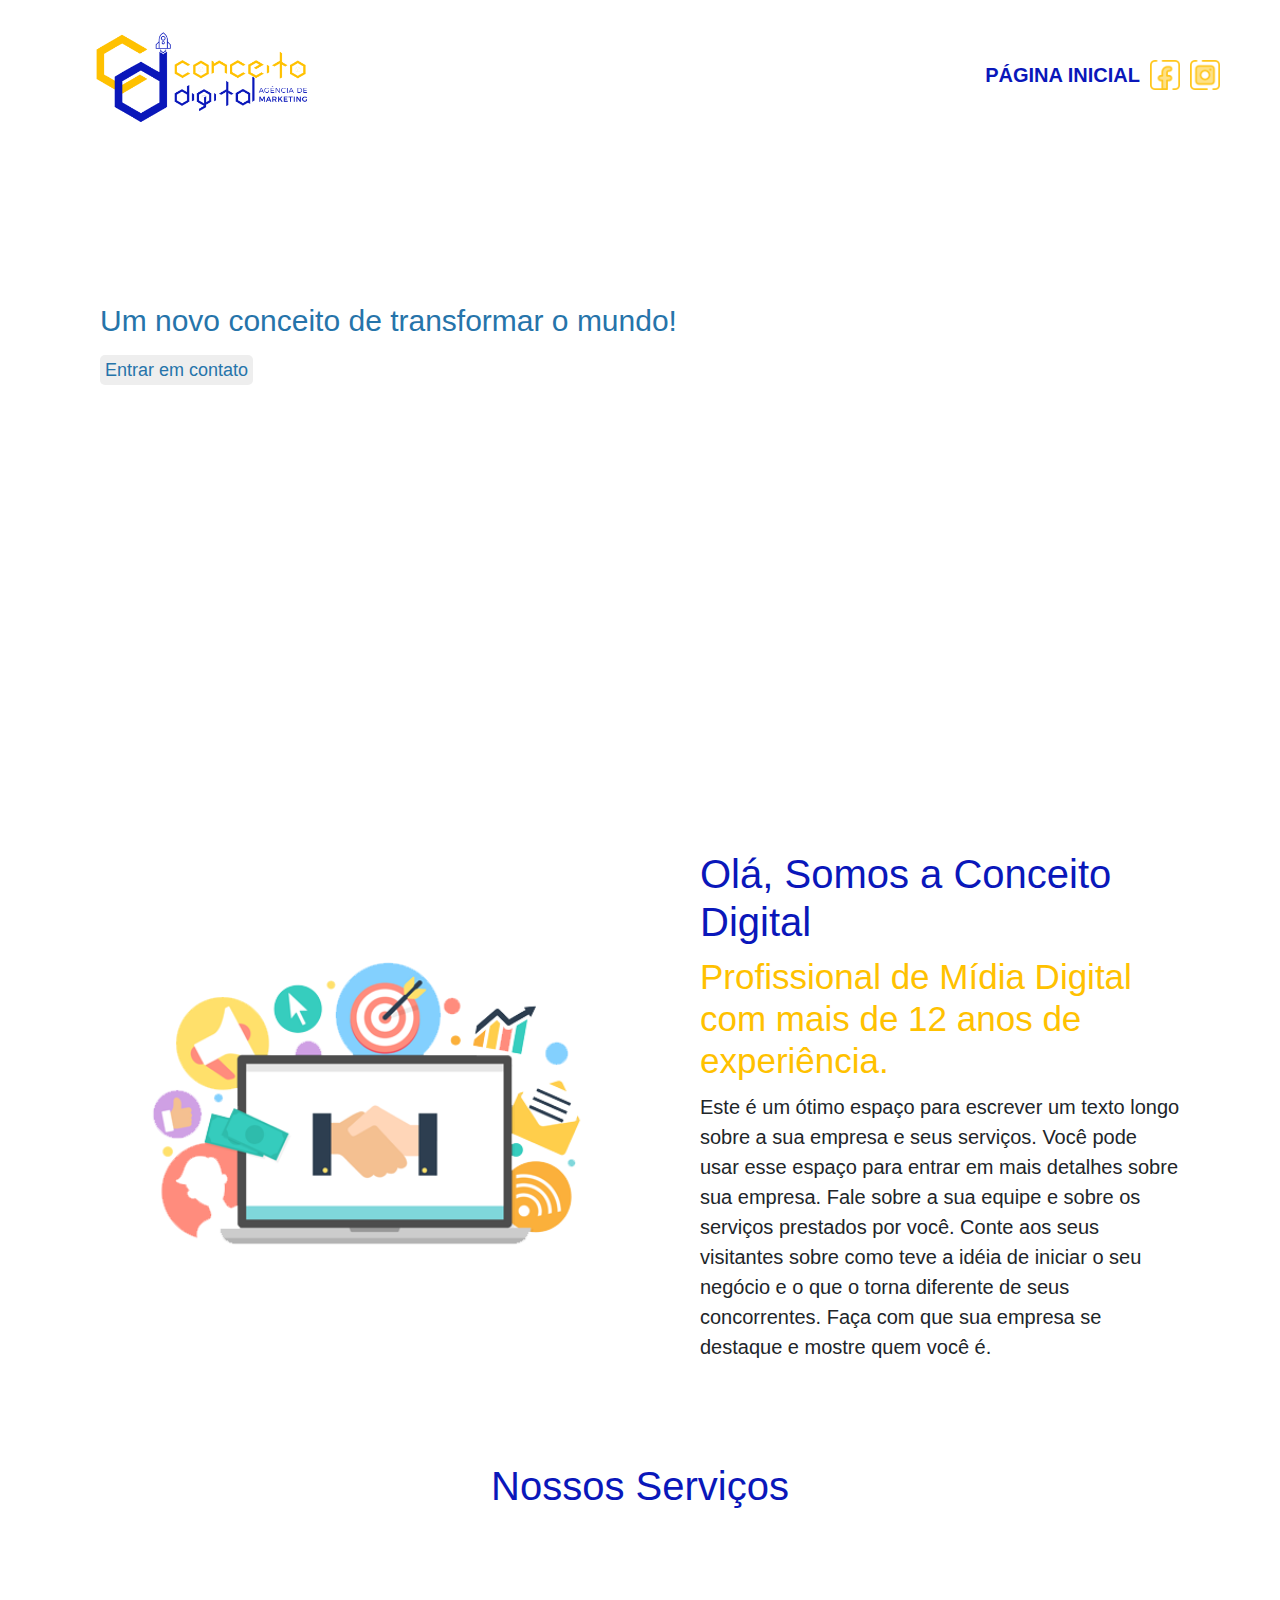
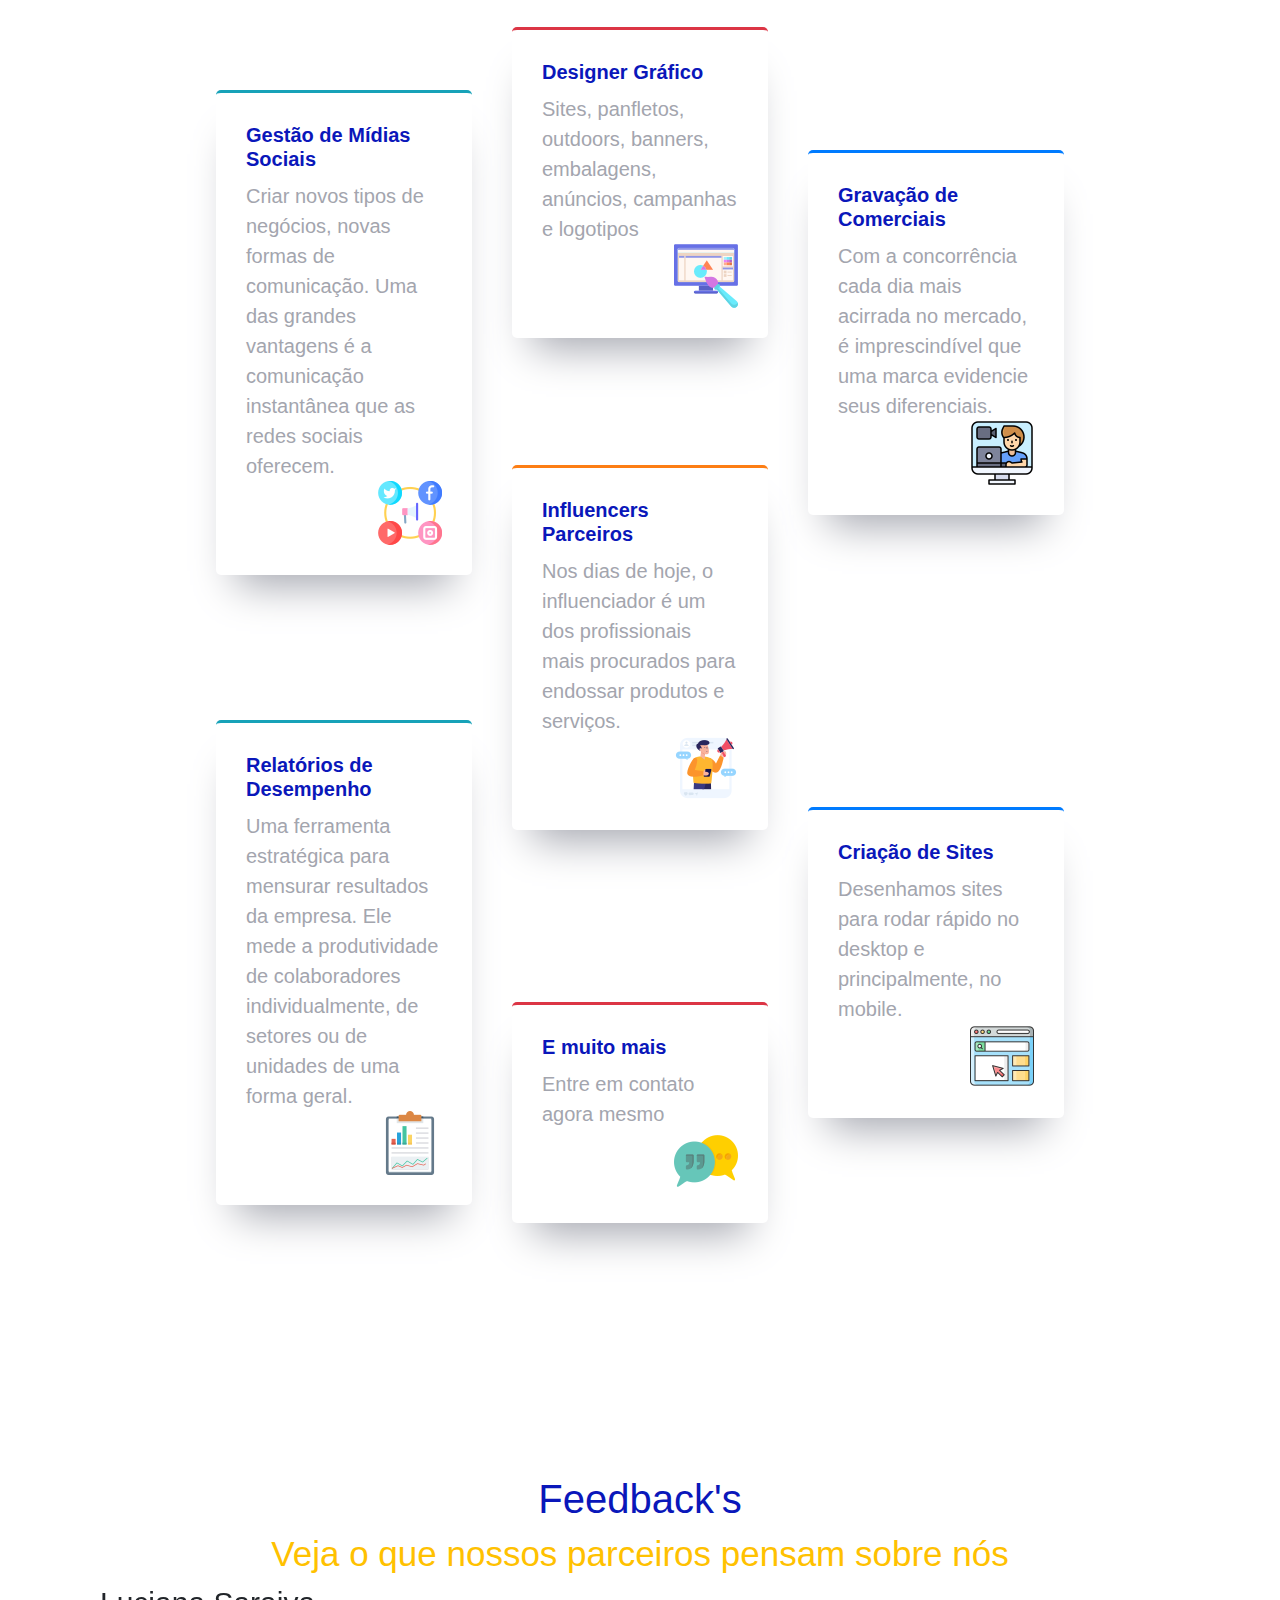
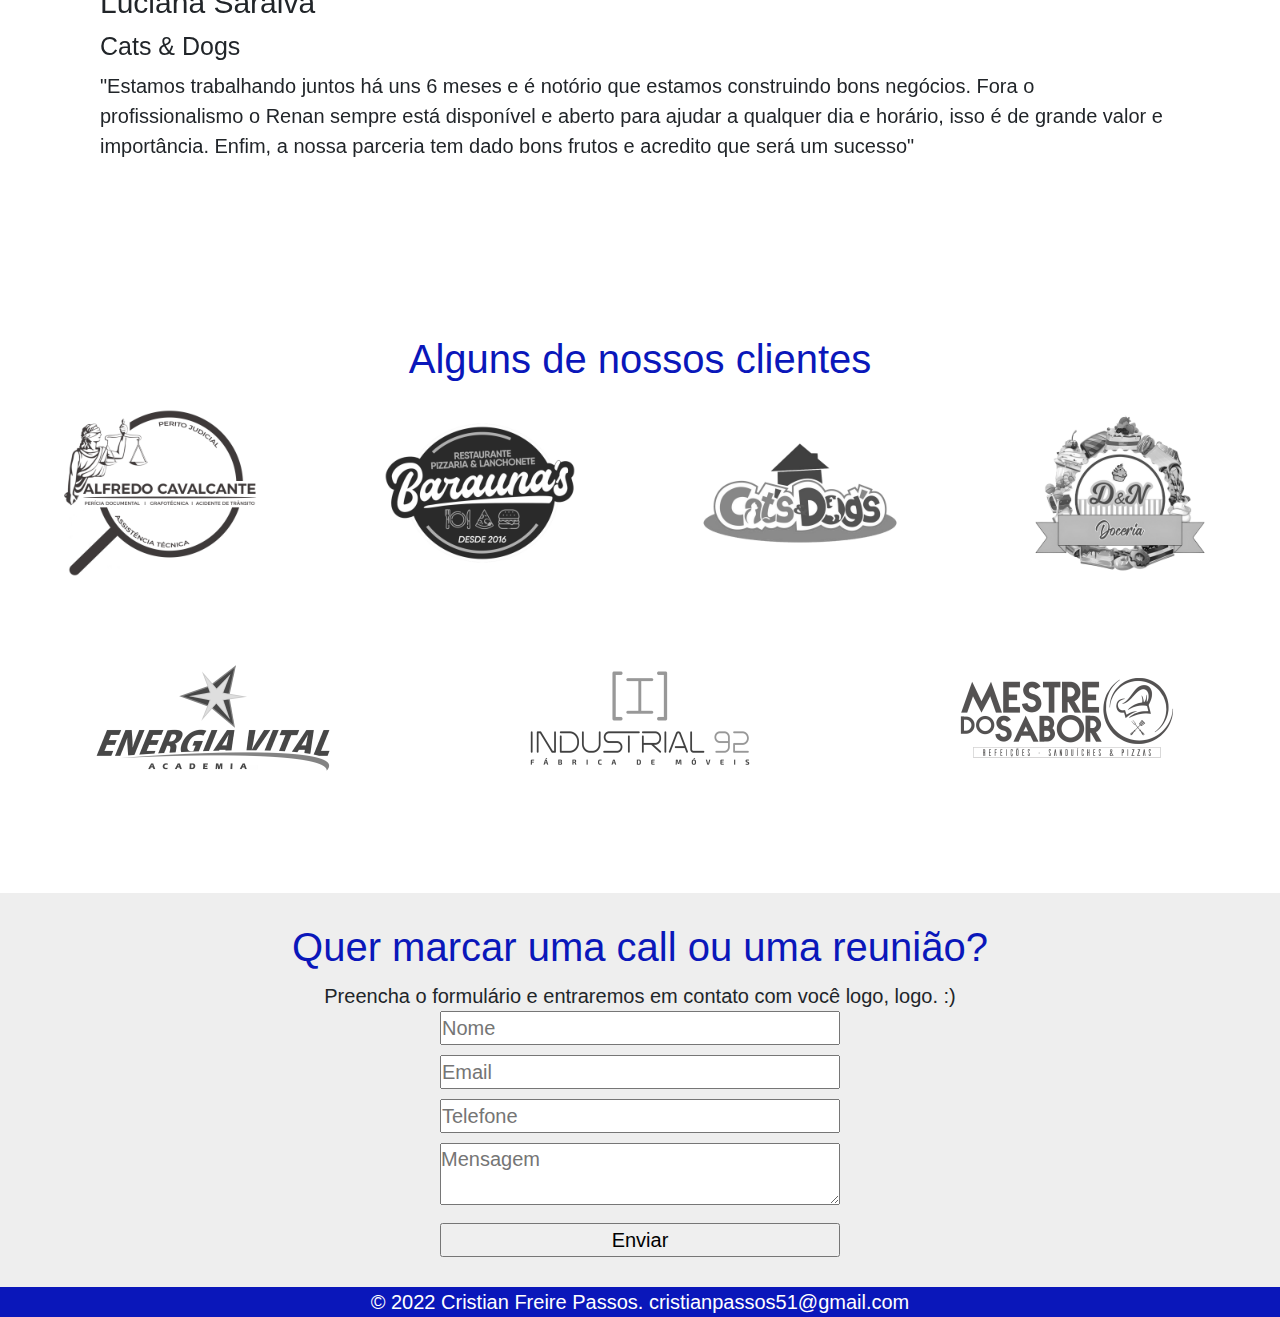
==== index.html @ 25980d1e "Personalizacao" ====
<!DOCTYPE html>
<html lang="pt-br">

<head>
  <meta charset="UTF-8">
  <meta http-equiv="X-UA-Compatible" content="IE=edge">
  <meta name="viewport" content="width=device-width, initial-scale=1.0">
  <link rel="stylesheet" type="text/css" href="./css/style.css" media="all">
  <link rel="stylesheet" href="https://cdn.jsdelivr.net/npm/bootstrap@4.0.0/dist/css/bootstrap.min.css"
    integrity="sha384-Gn5384xqQ1aoWXA+058RXPxPg6fy4IWvTNh0E263XmFcJlSAwiGgFAW/dAiS6JXm" crossorigin="anonymous">

  <title>Conceito Digital</title>
</head>

<body>

  <header class="meu_header">
    <div class="minha_logo">
      <img src="./img/LOGO-2-SEM-FUNDO.png" alt="imagem da logo">

      <!--<div class="logo_title">
        <h1>CONCEITO DIGITAL</h1>
        <p>Agência de Marketing</p>
      </div>-->

    </div>

    <div class="menu">
      <a href="#">PÁGINA INICIAL</a>
      <a href="#"><img alt="Ícone do Facebook Preto" fetchpriority="high" src="./img/o-facebook.png"
          style="width: 30px; height: 30px; object-fit: cover;">
      </a>
      <a target="_blank" href="https://www.instagram.com/conceito.digital_/"><img alt="Ícone do Facebook Preto"
          fetchpriority="high" src="./img/o-instagram.png" style="width: 30px; height: 30px; object-fit: cover;"></a>
    </div>

  </header>


  <main>
    <div class="banner">
      <h2>A sua agência de Marketing e Publicidade</h2>
      <p>Um novo conceito de transformar o mundo!</p>
      <a href="https://api.whatsapp.com/message/7EJZQCHRY5XYL1?autoload=1&app_absent=0" target="_blank">
        Entrar em contato
      </a>
    </div>


    <div class="apresentacao">
      <div class="imagem">
        <!--<img src="https://via.placeholder.com/550x470.png" alt="logo">-->
        <img src="./img/Marketing-PNG-Photos.png" alt="logo">
      </div>

      <div class="texto">
        <h2>Olá, Somos a Conceito Digital</h2>
        <h3>Profissional de Mídia Digital com mais de 12 anos de experiência.</h3>
        <p>Este é um ótimo espaço para escrever um texto longo
          sobre a sua empresa e seus serviços. Você pode usar esse
          espaço para entrar em mais detalhes sobre sua empresa. Fale sobre a sua equipe e sobre os serviços prestados
          por você. Conte aos seus visitantes sobre como teve a idéia de iniciar o seu negócio e o que o torna diferente
          de seus concorrentes. Faça com que sua empresa se destaque e mostre quem você é.</p>
      </div>

    </div>

    <div class="servicos">
      <h2>Nossos Serviços</h2>

    </div>
    <div class="row1-container">
      <div class="box box-down cyan">
        <h2>Gestão de Mídias Sociais</h2>
        <p>Criar novos tipos de negócios, novas formas de comunicação. Uma das grandes vantagens é a
          comunicação instantânea que as redes sociais oferecem.</p>
        <img src="/img/midia-social.png" alt="">
      </div>

      <div class="box red">
        <h2>Designer Gráfico</h2>
        <p>Sites, panfletos, outdoors, banners, embalagens, anúncios, campanhas e logotipos</p>
        <img src="./img/web-design.png" alt="">
      </div>

      <div class="box box-down blue">
        <h2>Gravação de Comerciais</h2>
        <p>Com a concorrência cada dia mais acirrada no mercado, é imprescindível que uma marca evidencie seus
          diferenciais.</p>
        <img src="./img/gravacao-de-video.png" alt="">
      </div>
    </div>
    <div class="row2-container">
      <div class="box orange">
        <h2>Influencers Parceiros</h2>
        <p>Nos dias de hoje, o influenciador é um dos profissionais mais procurados para endossar produtos e serviços.
        </p>
        <img src="./img/parceiros-batendo-palmas.png" alt="">
      </div>

    </div>

    <div class="row1-container">
      <div class="box box-down2 cyan">
        <h2>Relatórios de Desempenho</h2>
        <p>Uma ferramenta estratégica para mensurar resultados da empresa. Ele mede a produtividade de colaboradores
          individualmente, de setores ou de unidades de uma forma geral.</p>
        <img src="/img/relatorio-financeiro.png" alt="">
      </div>

      <div class="box red">
        <h2>E muito mais</h2>
        <p>Entre em contato agora mesmo</p>
        <img src="./img/citar.png" alt="">
      </div>

      <div class="box box-down2 blue">
        <h2>Criação de Sites</h2>
        <p>Desenhamos sites para rodar rápido no desktop e principalmente, no mobile.</p>
        <img src="./img/local-na-rede-internet.png" alt="">
      </div>
    </div>



    <div class="depoimentos">
      <h2>Feedback's</h2>
      <h3>Veja o que nossos parceiros pensam sobre nós</h3>
      <div id="carouselExampleSlidesOnly" class="carousel slide" data-ride="carousel">
        <div class="carousel-inner">
          <div class="carousel-item active">
            <h4>Luciana Saraiva</h4>
            <h5>Cats & Dogs</h5>
            <p>"Estamos trabalhando juntos há uns 6 meses e é notório que estamos construindo bons negócios. Fora o
              profissionalismo o Renan sempre está disponível e aberto para ajudar a qualquer dia e horário, isso é
              de grande valor e importância. Enfim, a nossa parceria tem dado bons frutos e acredito que será um
              sucesso"</p>
          </div>
          <div class="carousel-item">
            <h5>Vanessa Freire</h5>
            <h5>Barauna's</h5>
            <p>"Parceria com excelente comunicação, lealdade, sinergia e comprometimento. Um grande diferencial é o
              profissional entender e ter o "care" que a situação e o parceiro demanda."</p>
          </div>
          <div class="carousel-item">
            <h4>blá blá blá</h4>
            <h4>INDUSTRIAL92</h4>
            <p>"O Renan ajudou a nossa empresa a estabelecer processos de vendas end-to-end. Antes não tínhamos script
              de negociação e quebra de oposições dos clientes, também não tínhamos métricas e nossa visão sobre os
              lucros das campanhas estavam equivocadas. Após 2 meses e meio conseguimos duplicar as vendas. Hoje temos
              um time treinado e focado em metas."</p>
            <!--            <img class="d-block w-100" src="https://via.placeholder.com/1128x721" alt="Third slide">
 -->
          </div>
        </div>
      </div>
    </div>


    <div class="nossos_clientes">
      <h2>Alguns de nossos clientes</h2>
      <div class="clientes">
        <img src="./img/ALFREDO.png" alt="logo cliente">
        <img src="./img/BARAUNA.png" alt="logo cliente">
        <img src="./img/CATSDOGS.png" alt="logo cliente">
        <img src="./img/DOCERIA.png" alt="logo cliente">
      </div>
      <div class="clientes2">
        <img src="./img/ENERGIA-VITAL.png" alt="logo cliente">
        <img src="./img/FÁBRICA-DE-MOVEIS.png" alt="logo cliente">
        <img src="./img/MESTRE-DO-SABOR.png" alt="logo cliente">
      </div>
    </div>


    <div class="formulario">
      <h2>Quer marcar uma call ou uma reunião?</h2>
      <p>Preencha o formulário e entraremos em contato com você logo, logo. :)</p>
      <div class="meuFormulario">
        <form name="meuForm" method="post" id="formulario">
          <div class="elementos_form">
            <label>
              <input type="text" class="input_text" name="nome" id="name" placeholder="Nome" />
            </label>

            <label>
              <input type="text" class="input_text" name="email" id="email" placeholder="Email" />
            </label>

            <label>
              <input type="text" class="input_text" name="telefone" id="telefone" placeholder="Telefone" />
            </label>

            <label>
              <textarea class="message" name="feedback" id="feedback" placeholder="Mensagem"></textarea>
            </label>

            <input type="button" class="button" value="Enviar" />
          </div>
        </form>
      </div>

    </div>





  </main>



  <footer>
    <p>© 2022 Cristian Freire Passos. cristianpassos51@gmail.com</p>
  </footer>

  <script src="https://code.jquery.com/jquery-3.2.1.slim.min.js"
    integrity="sha384-KJ3o2DKtIkvYIK3UENzmM7KCkRr/rE9/Qpg6aAZGJwFDMVNA/GpGFF93hXpG5KkN"
    crossorigin="anonymous"></script>
  <script src="https://cdn.jsdelivr.net/npm/popper.js@1.12.9/dist/umd/popper.min.js"
    integrity="sha384-ApNbgh9B+Y1QKtv3Rn7W3mgPxhU9K/ScQsAP7hUibX39j7fakFPskvXusvfa0b4Q"
    crossorigin="anonymous"></script>
  <script src="https://cdn.jsdelivr.net/npm/bootstrap@4.0.0/dist/js/bootstrap.min.js"
    integrity="sha384-JZR6Spejh4U02d8jOt6vLEHfe/JQGiRRSQQxSfFWpi1MquVdAyjUar5+76PVCmYl"
    crossorigin="anonymous"></script>

</body>

</html>
---- css/style.css ----
* {
  box-sizing: border-box;
  padding: 0;
  margin: 0;
  font-family: "Roboto", sans-serif;

  --primary-color: #abd5fb;
  --color-blue: #0a17ba;
  --color-yellow: #ffc100;
  --text-color: #2674aa;
}

html {
  font-size: 20px !important;
}

body {
  background-color: #fff !important;
}

h2 {
  color: var(--color-blue) !important;
}

h3 {
  color: var(--color-yellow) !important;
}

.carousel-item {
  height: 250px;
}

.meu_header {
  width: 100%;
  height: 150px;
  padding: 50px;

  display: flex;
  flex-direction: row;
  justify-content: space-between;
  align-items: center;
  flex-wrap: wrap;
  align-content: center;

  background-color: #fff;
}

.minha_logo {
  display: flex;
  flex-direction: row;
  justify-content: center;
  align-items: center;
}

.minha_logo img {
  height: 300px;
}

.meu_header h1 {
  font-size: 1.5em !important;
}

.meu_header p {
  font-size: 1.2em !important;
  font-weight: 200 !important;
}

.logo_title {
  margin-left: 10px;
}

.menu {
  display: flex;
  justify-content: center;
  align-items: center;
}

.menu a:visited {
  color: #0a17ba;
}

.menu a:hover {
  text-decoration: none;
  color: #ffc100;
}

.menu a {
  margin-right: 10px;
  text-decoration: none;
  color: #0a17ba;
  font-weight: bold;
}

.banner {
  padding: 100px;
  width: 100%;
  height: 600px;
  font-size: 1.5em;
  background-image: url("https://img.freepik.com/vetores-gratis/fundo-de-lancamento-de-foguete-com-fumaca-ou-nuvens_1017-33467.jpg?w=2000");
  background-size: cover;
}

.banner h2 {
  color: #fff !important;
  padding: 0 !important;
  margin: 0 !important;
}

.banner p {
  color: var(--text-color) !important;
  padding: 0 !important;
  margin: 0 !important;
}

.banner a:visited {
  color: var(--text-color);
  background-color: #eee;
}

.banner a:hover {
  text-decoration: none;
  background-color: var(--color-yellow);
  color: var(--color-blue);
}

.banner a {
  text-decoration: none;
  font-size: 0.6em;
  padding: 5px;
  color: #fff;
  background-color: #eee;
  color: var(--text-color);

  border-radius: 5px;
}

.apresentacao {
  display: flex;
  flex-wrap: nowrap;
  align-items: center;
  justify-content: space-between;
  padding: 100px;
}

.apresentacao img {
  width: 550px;
}

.texto {
  display: flex;
  justify-content: center;
  align-items: center;
  flex-direction: column;

  padding-left: 50px;
}

.servicos {
  width: 100%;
  display: flex;
  justify-content: center;
  align-items: center;
  flex-direction: column;
}

.meu_card {
  width: 200px;
  height: 250px;

  display: flex;
  flex-direction: column;
  justify-content: center;
  align-items: center;
}

.meu_card img {
  height: 50px;
  width: 50px;
}

.meu_card h2 {
  text-align: justify-all;
  font-weight: bold;
  font-size: 1.2em;
}

.linha {
  height: 1px;
  width: 100%;
  border: 1px solid #000;
}

.linha1 {
  margin-top: 50px;
  width: 100%;
  display: flex;
  flex-direction: row;
  justify-content: space-around;
}

.linha2 {
  margin-top: 50px;
  width: 100%;
  display: flex;
  flex-direction: row;
  justify-content: space-around;
}

.depoimentos {
  width: 100%;
  padding: 100px;

  display: flex;
  align-items: center;
  justify-content: center;
  flex-direction: column;
}

p {
  margin-bottom: 0rem !important;
}

.nossos_clientes {
  width: 100%;
  display: flex;
  justify-content: center;
  align-items: center;
  flex-direction: column;
  margin-bottom: 50px;
  background-color: #fff !important;
}

.clientes {
  width: 100%;
  display: flex;
  justify-content: space-around;
  align-items: center;
}

.clientes img {
  width: 200px;
}

.clientes2 {
  width: 100%;
  display: flex;
  justify-content: space-around;
  align-items: center;
}

.clientes2 img {
  width: 250px;
}

.formulario {
  display: flex;
  flex-direction: column;
  justify-content: center;
  align-items: center;
  background-color: #eee;
  padding: 30px;
}

.elementos_form {
  display: flex;
  flex-direction: column;
}

input {
  width: 400px;
}

textarea {
  width: 400px;
}

footer {
  width: 100%;
  background-color: var(--color-blue);
  color: #fff;
  text-align: center;
}

:root {
  --red: hsl(0, 78%, 62%);
  --cyan: hsl(180, 62%, 55%);
  --orange: hsl(34, 97%, 64%);
  --blue: hsl(212, 86%, 64%);
  --varyDarkBlue: hsl(234, 12%, 34%);
  --grayishBlue: hsl(229, 6%, 66%);
  --veryLightGray: hsl(0, 0%, 98%);
  --weight1: 200;
  --weight2: 400;
  --weight3: 600;
}

.attribution {
  text-align: center;
}
.attribution a {
  color: hsl(228, 45%, 44%);
}

h1:first-of-type {
  font-weight: var(--weight1);
  color: var(--varyDarkBlue);
}

h1:last-of-type {
  color: var(--varyDarkBlue);
}

@media (max-width: 400px) {
  h1 {
    font-size: 1.5rem;
  }
}

.header {
  text-align: center;
  line-height: 0.8;
  margin-bottom: 50px;
  margin-top: 100px;
}

.header p {
  margin: 0 auto;
  line-height: 2;
  color: var(--grayishBlue);
}

.box p {
  color: var(--grayishBlue);
}

.box {
  border-radius: 5px;
  box-shadow: 0px 30px 40px -20px var(--grayishBlue);
  padding: 30px;
  margin: 20px;
}

img {
  float: right;
}

@media (max-width: 450px) {
  .box {
    height: 200px;
  }
}

@media (max-width: 950px) and (min-width: 450px) {
  .box {
    text-align: center;
    height: 180px;
  }
}

.cyan {
  border-top: 3px solid var(--cyan);
}
.red {
  border-top: 3px solid var(--red);
}
.blue {
  border-top: 3px solid var(--blue);
}
.orange {
  border-top: 3px solid var(--orange);
}

.box h2 {
  color: var(--varyDarkBlue);
  font-weight: var(--weight3);

  font-size: 1rem;
}

@media (min-width: 950px) {
  .row1-container {
    display: flex;
    justify-content: center;
    align-items: center;
  }

  .row2-container {
    display: flex;
    justify-content: center;
    align-items: center;
  }
  .box-down {
    position: relative;
    top: 150px;
  }
  .box {
    width: 20%;
  }
  .header p {
    width: 30%;
  }
}

@media (min-width: 950px) {
  .row1-container {
    display: flex;
    justify-content: center;
    align-items: center;
  }

  .row2-container {
    display: flex;
    justify-content: center;
    align-items: center;
  }
  .box-down2 {
    position: relative;
    top: -150px;
  }
  .box {
    width: 20%;
  }
  .header p {
    width: 30%;
  }
}
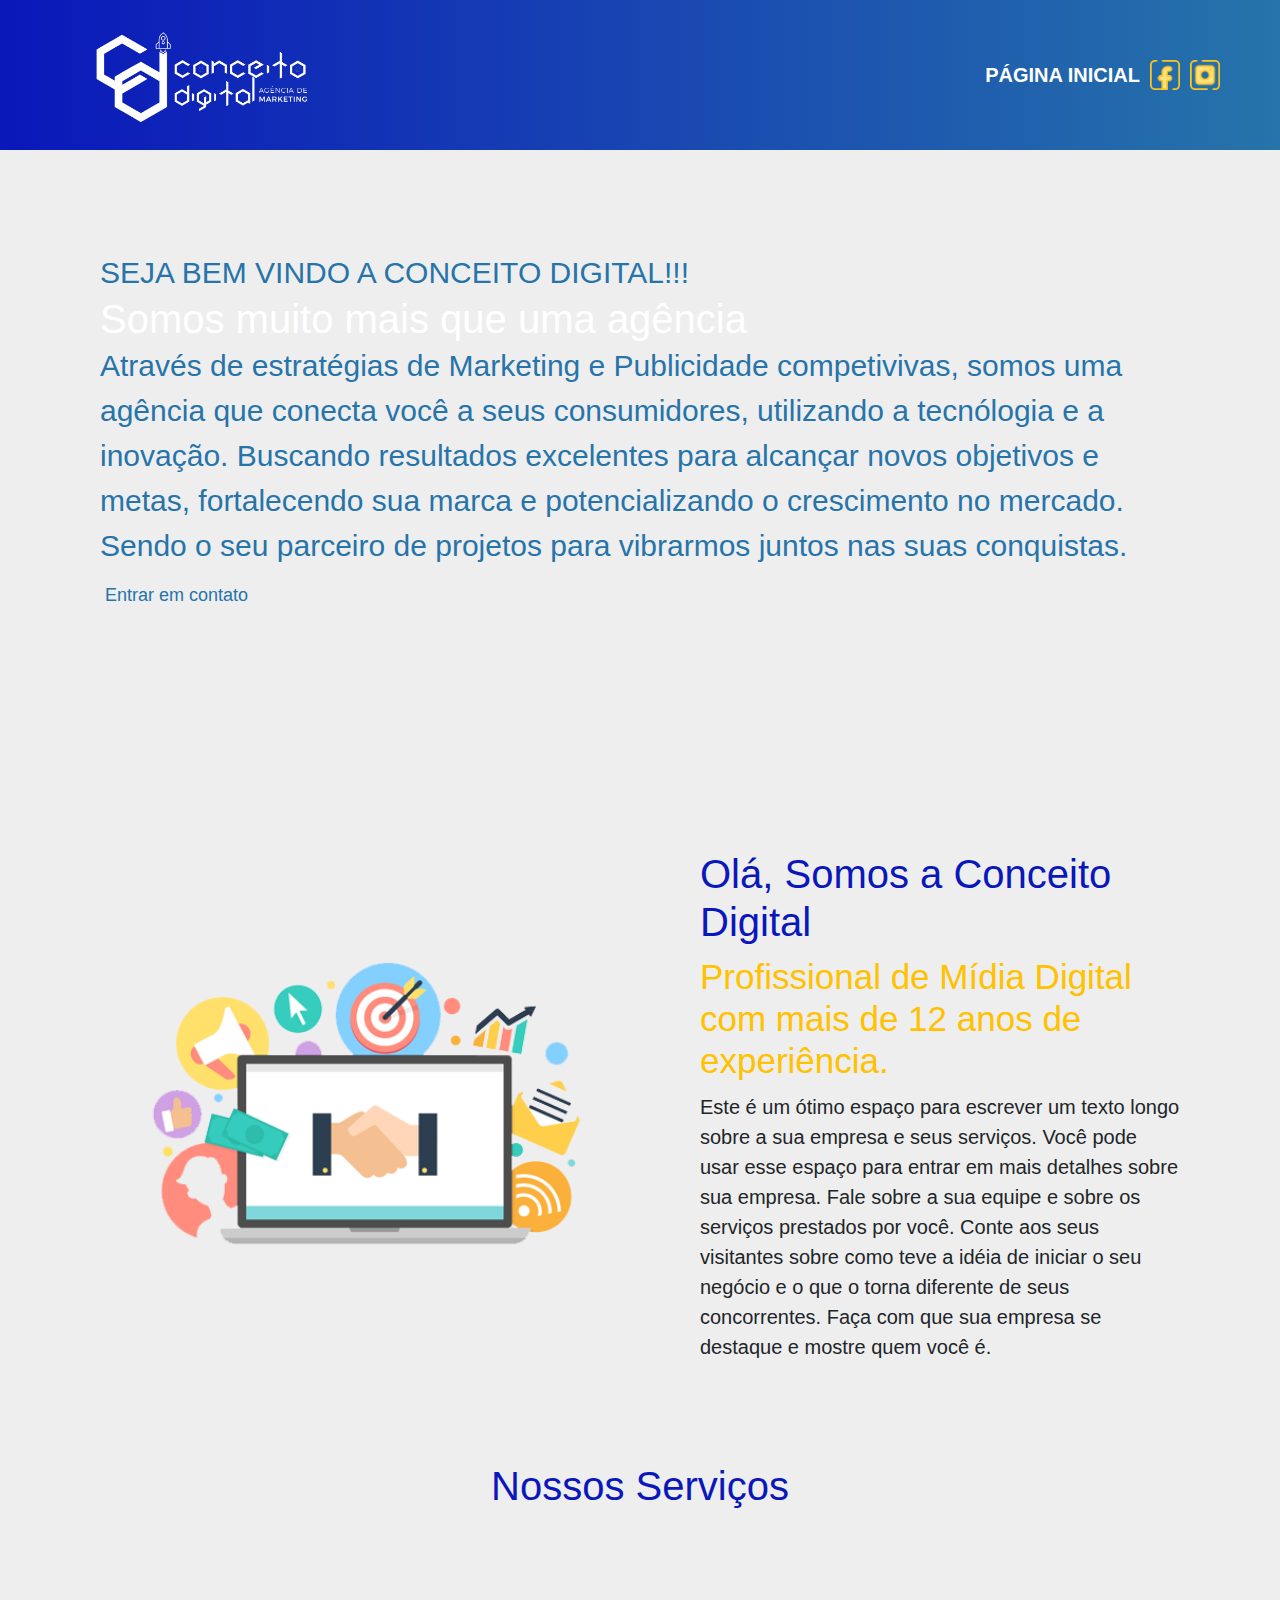
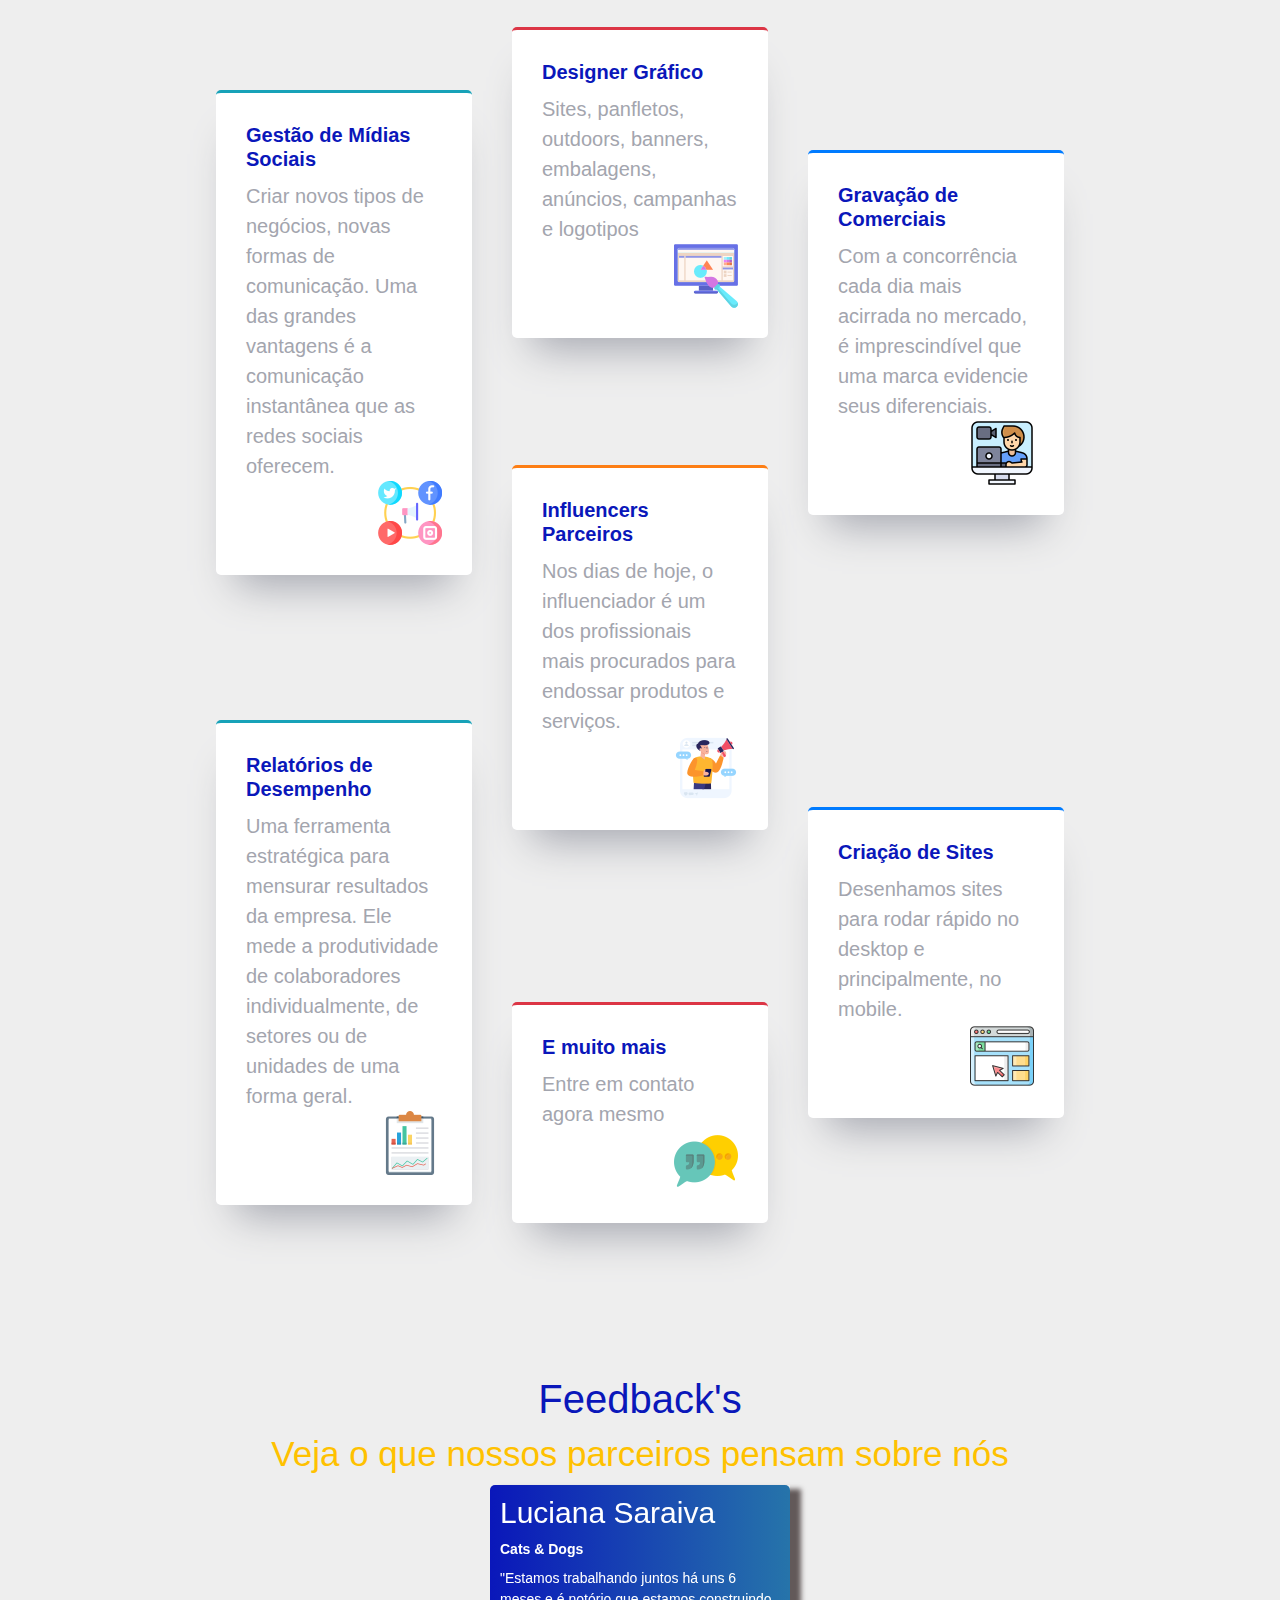
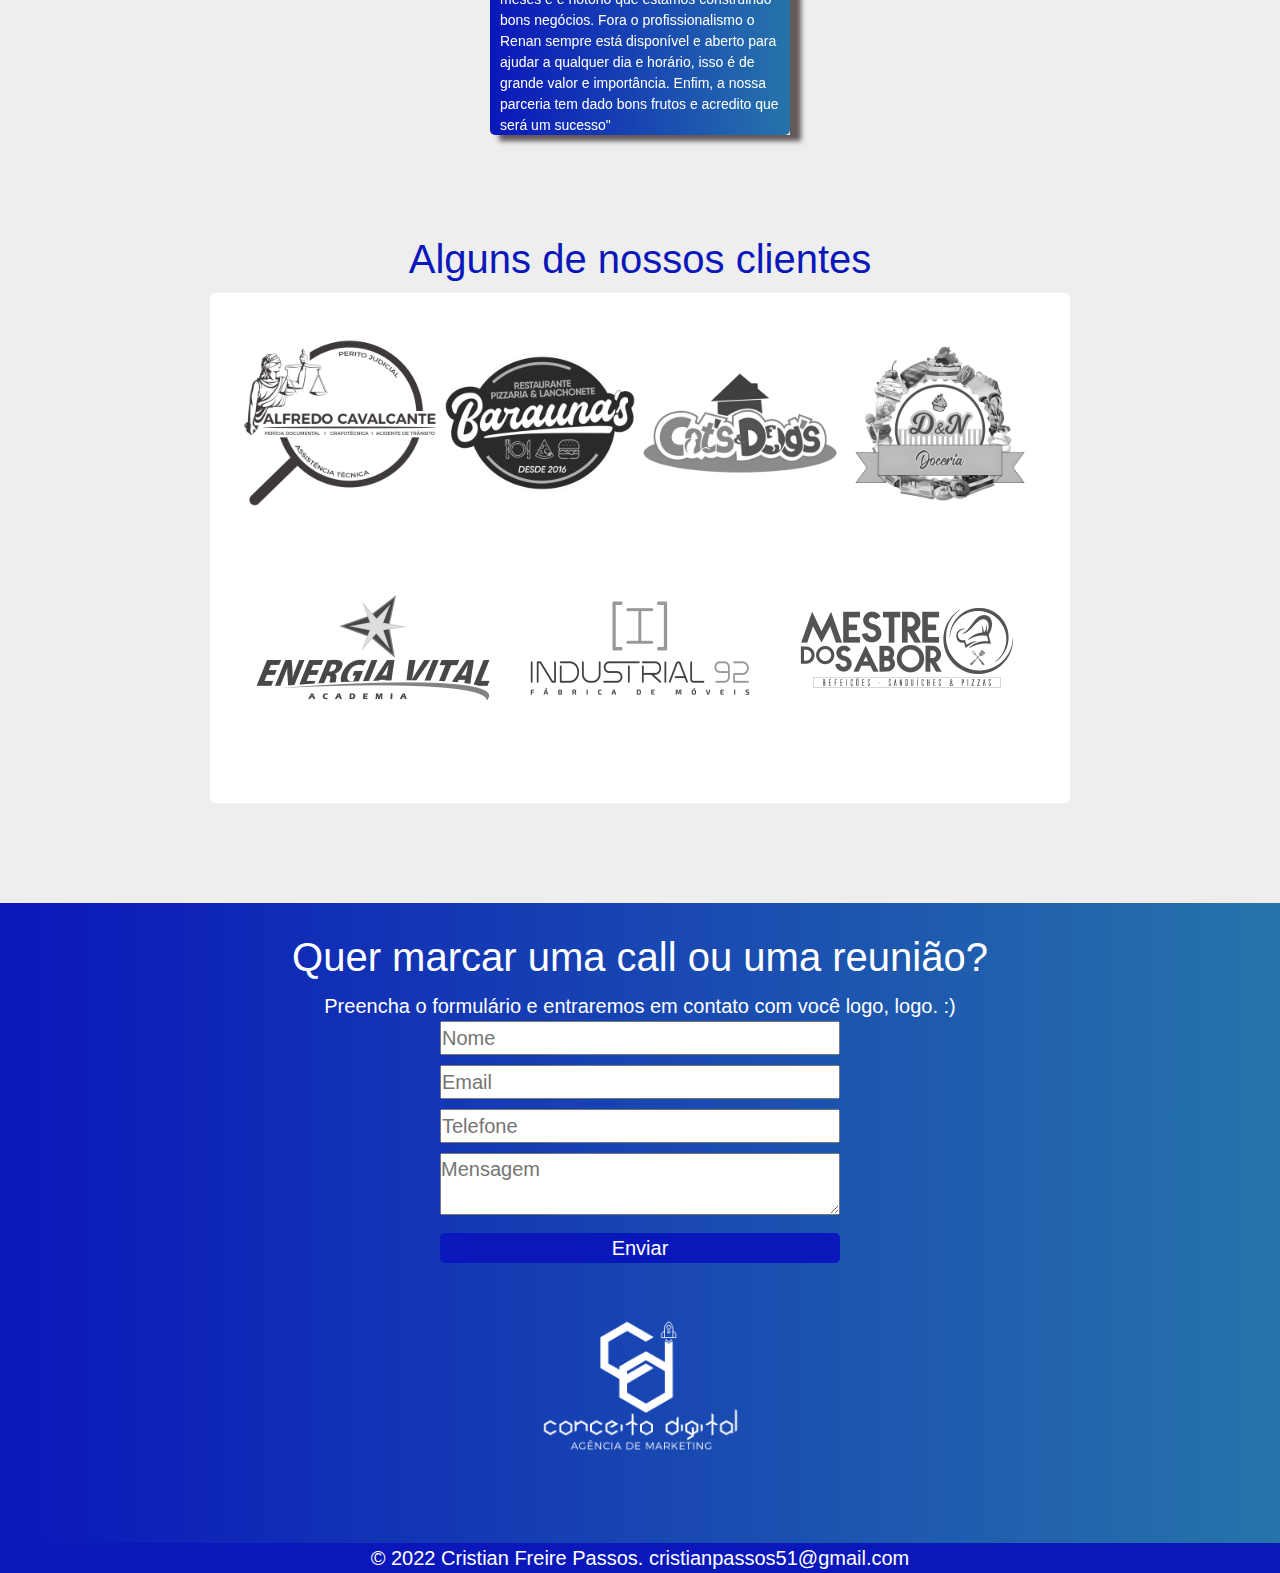
==== commit b25278bd: "Ajustes" ====
--- a/index.html
+++ b/index.html
@@ -16,7 +16,7 @@
 
   <header class="meu_header">
     <div class="minha_logo">
-      <img src="./img/LOGO-2-SEM-FUNDO.png" alt="imagem da logo">
+      <img src="./img/BRANCA-SEM-FUNDO-2.png" alt="imagem da logo">
 
       <!--<div class="logo_title">
         <h1>CONCEITO DIGITAL</h1>
@@ -39,8 +39,12 @@
 
   <main>
     <div class="banner">
-      <h2>A sua agência de Marketing e Publicidade</h2>
-      <p>Um novo conceito de transformar o mundo!</p>
+      <p>SEJA BEM VINDO A CONCEITO DIGITAL!!!</p>
+      <h2>Somos muito mais que uma agência</h2>
+      <p>Através de estratégias de Marketing e Publicidade competivivas, somos uma agência que conecta você a seus
+        consumidores, utilizando a tecnólogia e a inovação. Buscando resultados excelentes para alcançar novos objetivos
+        e metas, fortalecendo sua marca e potencializando o crescimento no mercado. Sendo o seu parceiro de projetos
+        para vibrarmos juntos nas suas conquistas.</p>
       <a href="https://api.whatsapp.com/message/7EJZQCHRY5XYL1?autoload=1&app_absent=0" target="_blank">
         Entrar em contato
       </a>
@@ -137,18 +141,17 @@
               sucesso"</p>
           </div>
           <div class="carousel-item">
-            <h5>Vanessa Freire</h5>
+            <h4>Vanessa Freire</h4>
             <h5>Barauna's</h5>
             <p>"Parceria com excelente comunicação, lealdade, sinergia e comprometimento. Um grande diferencial é o
               profissional entender e ter o "care" que a situação e o parceiro demanda."</p>
           </div>
           <div class="carousel-item">
             <h4>blá blá blá</h4>
-            <h4>INDUSTRIAL92</h4>
+            <h5>INDUSTRIAL92</h5>
             <p>"O Renan ajudou a nossa empresa a estabelecer processos de vendas end-to-end. Antes não tínhamos script
               de negociação e quebra de oposições dos clientes, também não tínhamos métricas e nossa visão sobre os
-              lucros das campanhas estavam equivocadas. Após 2 meses e meio conseguimos duplicar as vendas. Hoje temos
-              um time treinado e focado em metas."</p>
+              lucros das campanhas estavam equivocadas."</p>
             <!--            <img class="d-block w-100" src="https://via.placeholder.com/1128x721" alt="Third slide">
  -->
           </div>
@@ -159,17 +162,21 @@
 
     <div class="nossos_clientes">
       <h2>Alguns de nossos clientes</h2>
-      <div class="clientes">
-        <img src="./img/ALFREDO.png" alt="logo cliente">
-        <img src="./img/BARAUNA.png" alt="logo cliente">
-        <img src="./img/CATSDOGS.png" alt="logo cliente">
-        <img src="./img/DOCERIA.png" alt="logo cliente">
-      </div>
-      <div class="clientes2">
-        <img src="./img/ENERGIA-VITAL.png" alt="logo cliente">
-        <img src="./img/FÁBRICA-DE-MOVEIS.png" alt="logo cliente">
-        <img src="./img/MESTRE-DO-SABOR.png" alt="logo cliente">
-      </div>
+
+      <div class="all_clientes">
+        <div class="clientes">
+          <img src="./img/ALFREDO.png" alt="logo cliente">
+          <img src="./img/BARAUNA.png" alt="logo cliente">
+          <img src="./img/CATSDOGS.png" alt="logo cliente">
+          <img src="./img/DOCERIA.png" alt="logo cliente">
+        </div>
+        <div class="clientes2">
+          <img src="./img/ENERGIA-VITAL.png" alt="logo cliente">
+          <img src="./img/FÁBRICA-DE-MOVEIS.png" alt="logo cliente">
+          <img src="./img/MESTRE-DO-SABOR.png" alt="logo cliente">
+        </div>
+      </div>
+
     </div>
 
 
@@ -199,6 +206,8 @@
           </div>
         </form>
       </div>
+
+      <img src="./img/LOGO-BRANCA-SEM-FUNDO.png" alt="">
 
     </div>
 
--- a/css/style.css
+++ b/css/style.css
@@ -15,7 +15,7 @@
 }
 
 body {
-  background-color: #fff !important;
+  background-color: #eee !important;
 }
 
 h2 {
@@ -28,6 +28,19 @@
 
 .carousel-item {
   height: 250px;
+  background-image: linear-gradient(
+    to right,
+    var(--color-blue),
+    var(--text-color)
+  );
+  padding: 10px;
+  border-radius: 5px;
+  color: #fff;
+}
+
+.carousel-item h5 {
+  font-size: 0.7rem;
+  font-weight: bold;
 }
 
 .meu_header {
@@ -42,7 +55,11 @@
   flex-wrap: wrap;
   align-content: center;
 
-  background-color: #fff;
+  background-image: linear-gradient(
+    to right,
+    var(--color-blue),
+    var(--text-color)
+  );
 }
 
 .minha_logo {
@@ -76,18 +93,18 @@
 }
 
 .menu a:visited {
-  color: #0a17ba;
+  color: #fff;
 }
 
 .menu a:hover {
   text-decoration: none;
-  color: #ffc100;
+  color: var(--color-blue);
 }
 
 .menu a {
   margin-right: 10px;
   text-decoration: none;
-  color: #0a17ba;
+  color: #fff;
   font-weight: bold;
 }
 
@@ -209,11 +226,21 @@
 .depoimentos {
   width: 100%;
   padding: 100px;
-
-  display: flex;
-  align-items: center;
-  justify-content: center;
-  flex-direction: column;
+  padding-top: 0px;
+
+  display: flex;
+  align-items: center;
+  justify-content: center;
+  flex-direction: column;
+}
+
+.carousel {
+  width: 300px;
+  box-shadow: 10px 5px 5px 1px rgb(98, 89, 89);
+}
+
+.carousel p {
+  font-size: 0.7rem;
 }
 
 p {
@@ -226,8 +253,8 @@
   justify-content: center;
   align-items: center;
   flex-direction: column;
-  margin-bottom: 50px;
-  background-color: #fff !important;
+  padding: 100px;
+  padding-top: 0px;
 }
 
 .clientes {
@@ -235,6 +262,12 @@
   display: flex;
   justify-content: space-around;
   align-items: center;
+}
+
+.all_clientes {
+  padding: 30px;
+  background-color: #fff;
+  border-radius: 5px;
 }
 
 .clientes img {
@@ -257,8 +290,24 @@
   flex-direction: column;
   justify-content: center;
   align-items: center;
-  background-color: #eee;
+  background-image: linear-gradient(
+    to right,
+    var(--color-blue),
+    var(--text-color)
+  );
   padding: 30px;
+}
+
+.formulario h2 {
+  color: #fff !important;
+}
+
+.formulario p {
+  color: #fff;
+}
+
+.formulario img {
+  height: 250px;
 }
 
 .elementos_form {
@@ -338,6 +387,7 @@
   box-shadow: 0px 30px 40px -20px var(--grayishBlue);
   padding: 30px;
   margin: 20px;
+  background-color: #fff;
 }
 
 img {
@@ -424,3 +474,10 @@
     width: 30%;
   }
 }
+
+input[type="button"] {
+  background-color: var(--color-blue);
+  color: #fff;
+  border: none;
+  border-radius: 5px;
+}
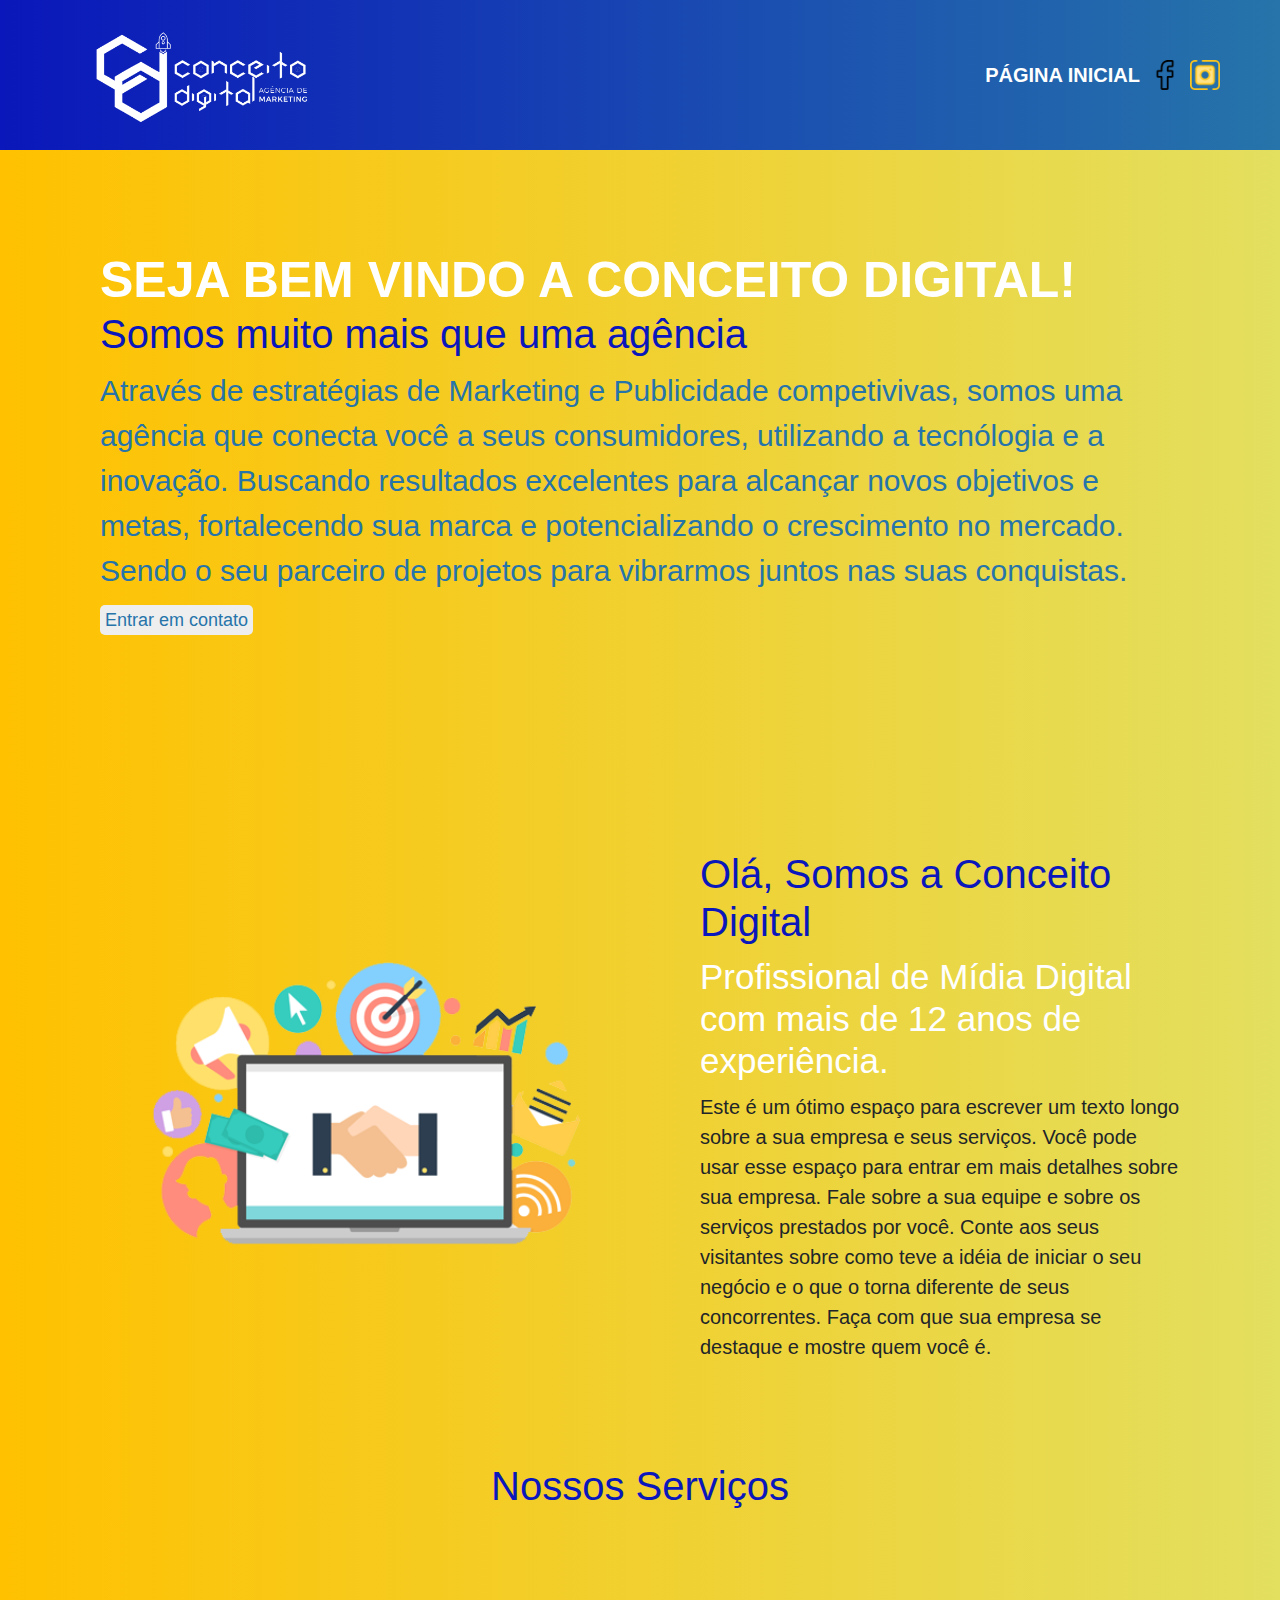
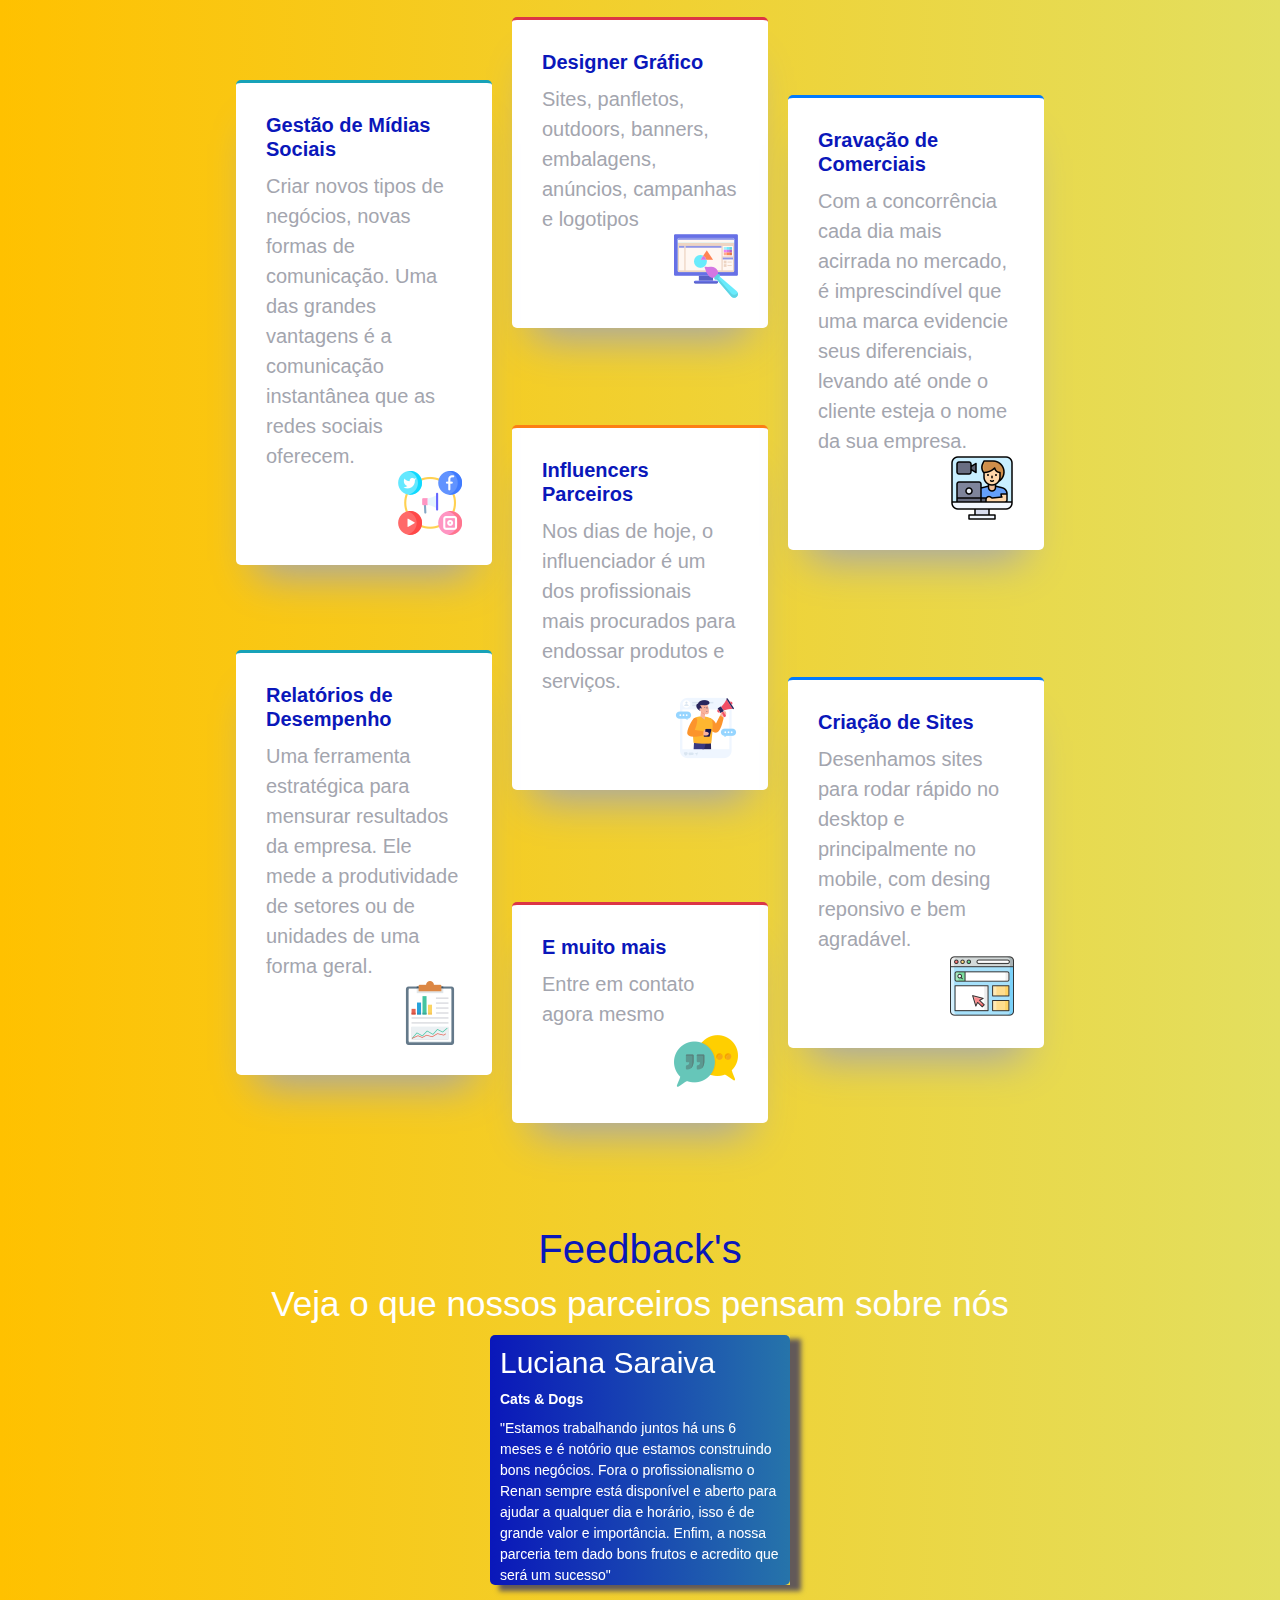
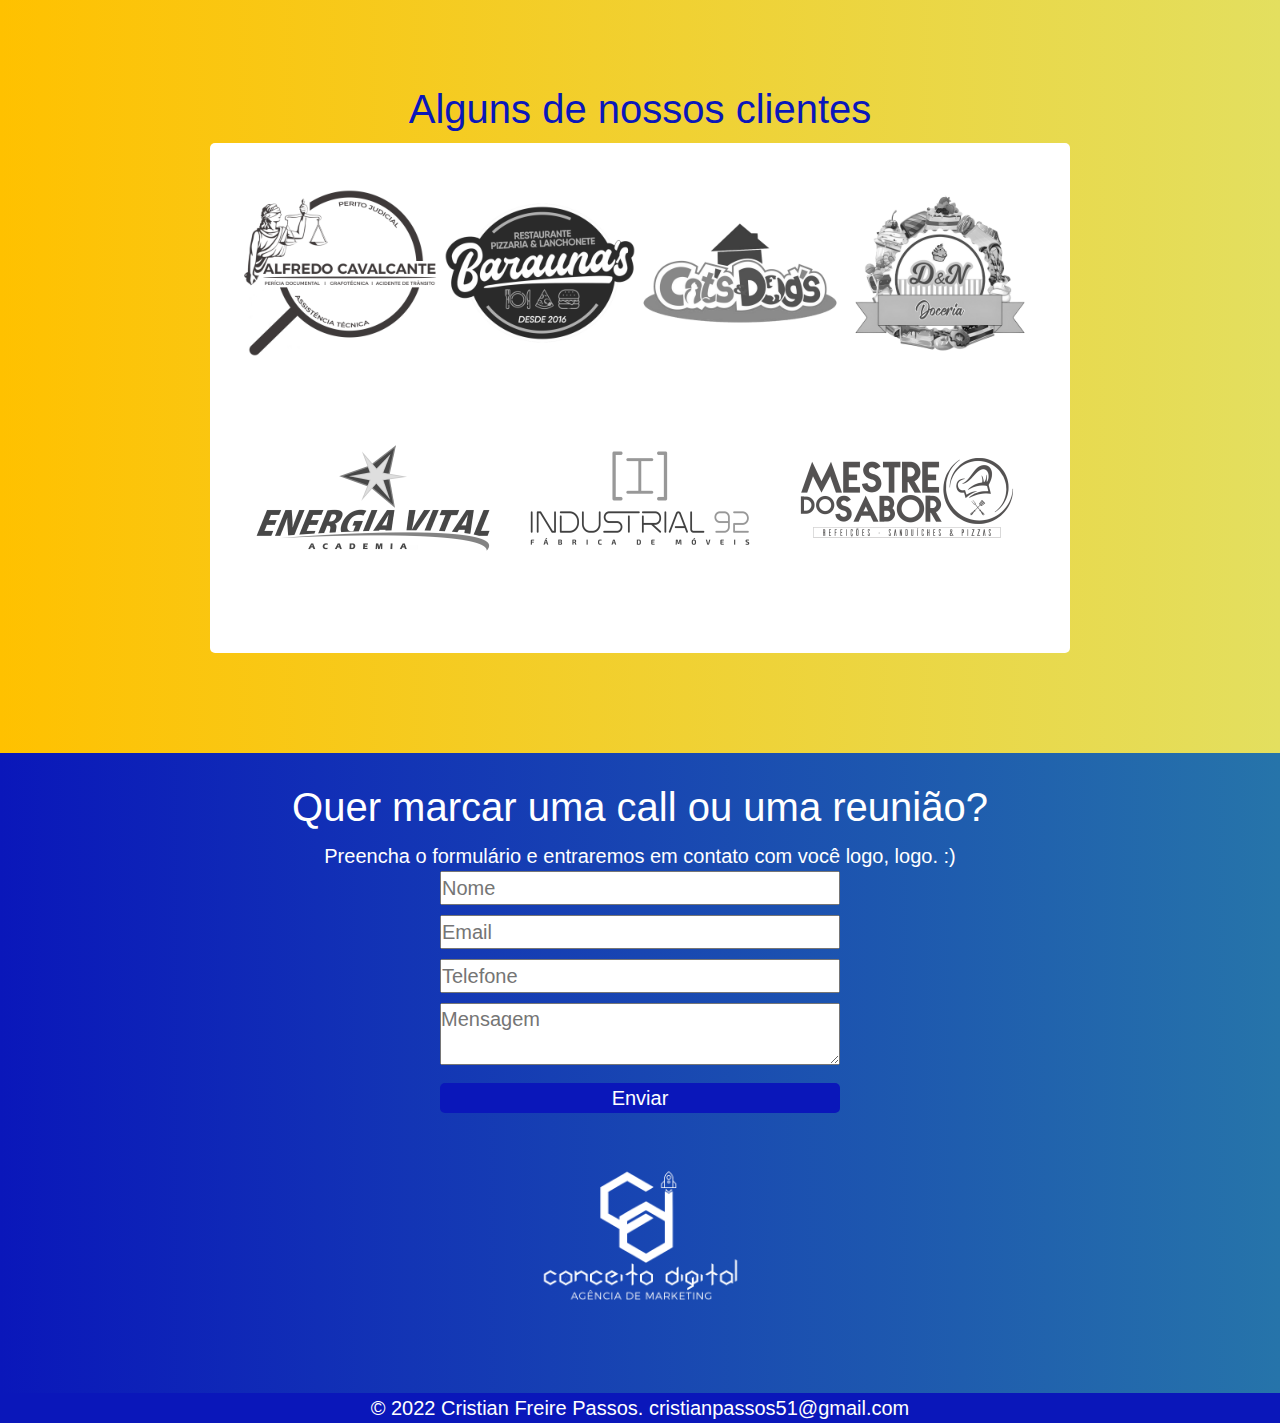
==== commit 4b4f9811: "Ajustes" ====
--- a/index.html
+++ b/index.html
@@ -27,7 +27,7 @@
 
     <div class="menu">
       <a href="#">PÁGINA INICIAL</a>
-      <a href="#"><img alt="Ícone do Facebook Preto" fetchpriority="high" src="./img/o-facebook.png"
+      <a href="#"><img alt="Ícone do Facebook Preto" fetchpriority="high" src="./img/facebook_.png"
           style="width: 30px; height: 30px; object-fit: cover;">
       </a>
       <a target="_blank" href="https://www.instagram.com/conceito.digital_/"><img alt="Ícone do Facebook Preto"
@@ -39,7 +39,7 @@
 
   <main>
     <div class="banner">
-      <p>SEJA BEM VINDO A CONCEITO DIGITAL!!!</p>
+      <h1>SEJA BEM VINDO A CONCEITO DIGITAL!</h1>
       <h2>Somos muito mais que uma agência</h2>
       <p>Através de estratégias de Marketing e Publicidade competivivas, somos uma agência que conecta você a seus
         consumidores, utilizando a tecnólogia e a inovação. Buscando resultados excelentes para alcançar novos objetivos
@@ -71,7 +71,6 @@
 
     <div class="servicos">
       <h2>Nossos Serviços</h2>
-
     </div>
     <div class="row1-container">
       <div class="box box-down cyan">
@@ -90,7 +89,7 @@
       <div class="box box-down blue">
         <h2>Gravação de Comerciais</h2>
         <p>Com a concorrência cada dia mais acirrada no mercado, é imprescindível que uma marca evidencie seus
-          diferenciais.</p>
+          diferenciais, levando até onde o cliente esteja o nome da sua empresa.</p>
         <img src="./img/gravacao-de-video.png" alt="">
       </div>
     </div>
@@ -107,8 +106,8 @@
     <div class="row1-container">
       <div class="box box-down2 cyan">
         <h2>Relatórios de Desempenho</h2>
-        <p>Uma ferramenta estratégica para mensurar resultados da empresa. Ele mede a produtividade de colaboradores
-          individualmente, de setores ou de unidades de uma forma geral.</p>
+        <p>Uma ferramenta estratégica para mensurar resultados da empresa. Ele mede a produtividade de setores ou de
+          unidades de uma forma geral.</p>
         <img src="/img/relatorio-financeiro.png" alt="">
       </div>
 
@@ -120,7 +119,8 @@
 
       <div class="box box-down2 blue">
         <h2>Criação de Sites</h2>
-        <p>Desenhamos sites para rodar rápido no desktop e principalmente, no mobile.</p>
+        <p>Desenhamos sites para rodar rápido no desktop e principalmente no mobile, com desing reponsivo e bem
+          agradável.</p>
         <img src="./img/local-na-rede-internet.png" alt="">
       </div>
     </div>
--- a/css/style.css
+++ b/css/style.css
@@ -16,6 +16,11 @@
 
 body {
   background-color: #eee !important;
+  background-image: linear-gradient(
+    to right,
+    var(--color-yellow),
+    rgb(227, 223, 95)
+  );
 }
 
 h2 {
@@ -23,7 +28,7 @@
 }
 
 h3 {
-  color: var(--color-yellow) !important;
+  color: #fff !important;
 }
 
 .carousel-item {
@@ -117,10 +122,11 @@
   background-size: cover;
 }
 
-.banner h2 {
+.banner h1 {
   color: #fff !important;
   padding: 0 !important;
   margin: 0 !important;
+  font-weight: bold !important;
 }
 
 .banner p {
@@ -386,7 +392,8 @@
   border-radius: 5px;
   box-shadow: 0px 30px 40px -20px var(--grayishBlue);
   padding: 30px;
-  margin: 20px;
+  margin: 10px;
+  margin-bottom: 0px;
   background-color: #fff;
 }
 
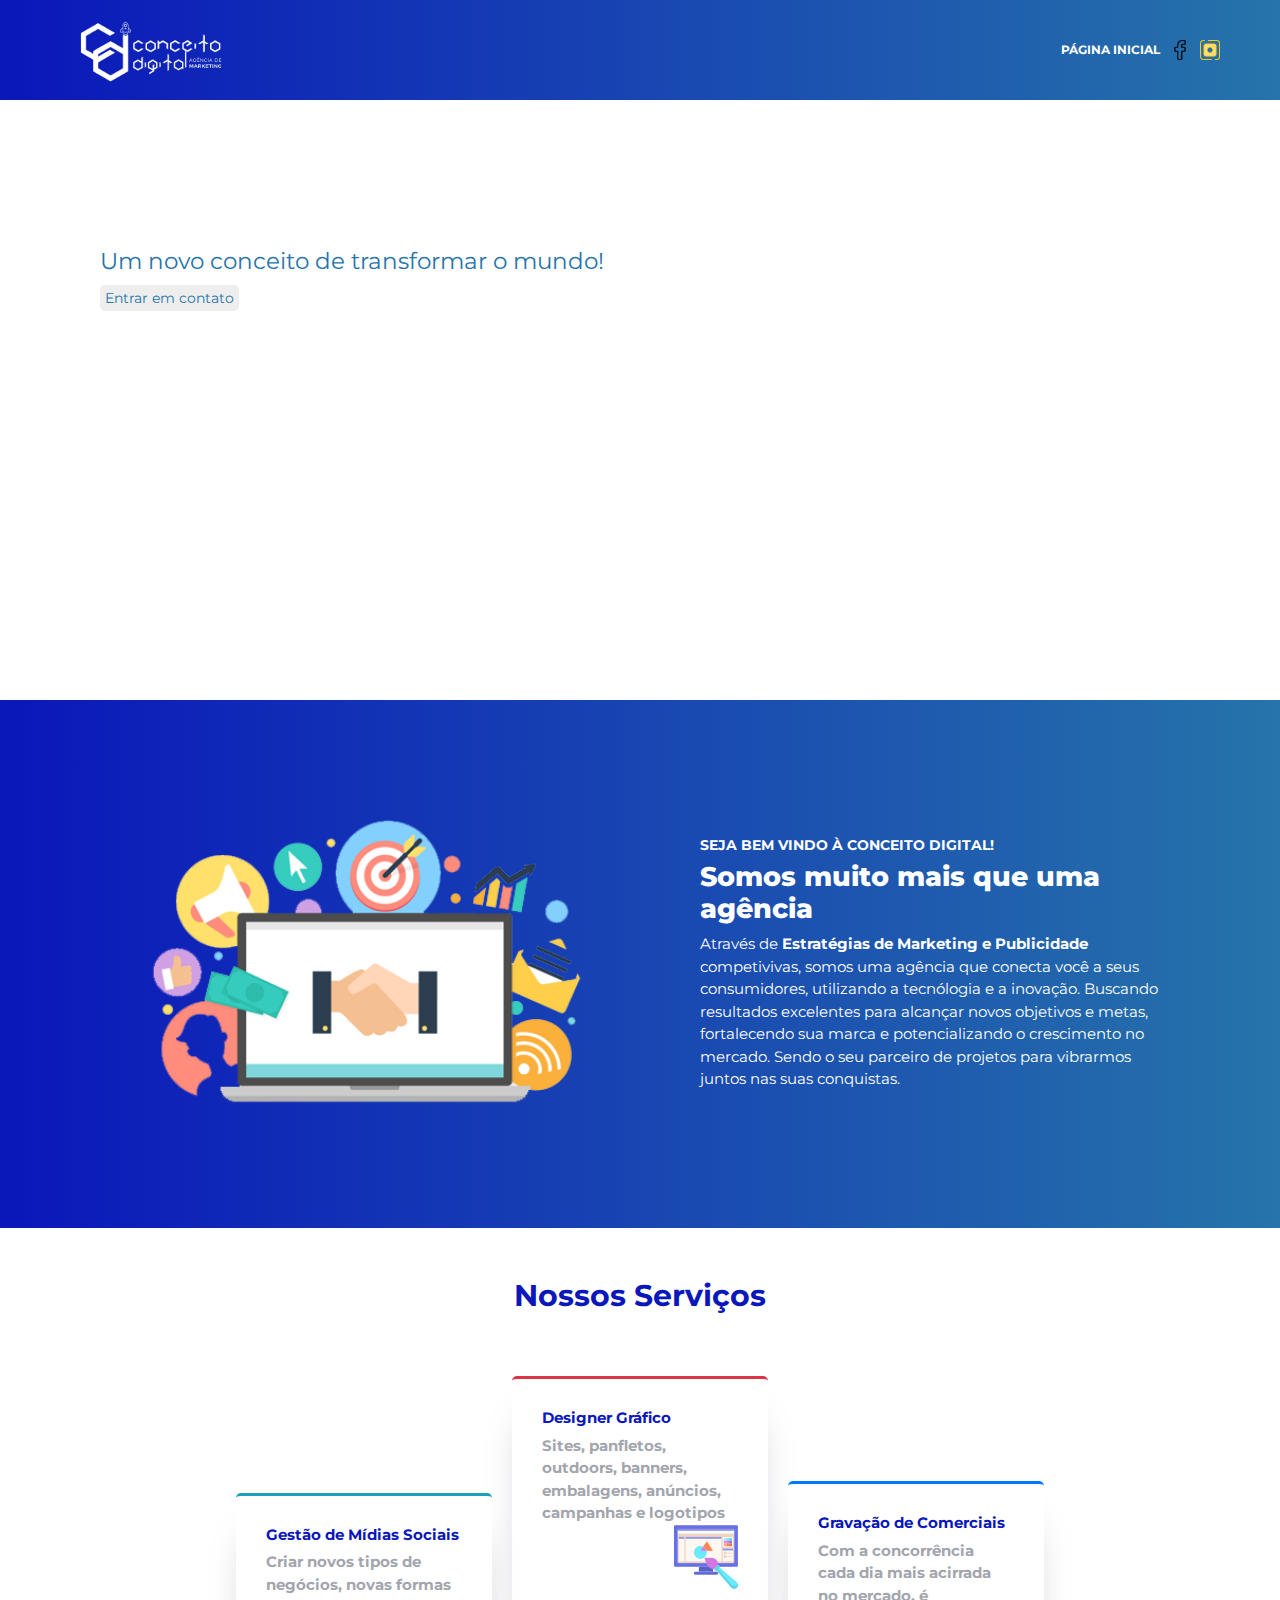
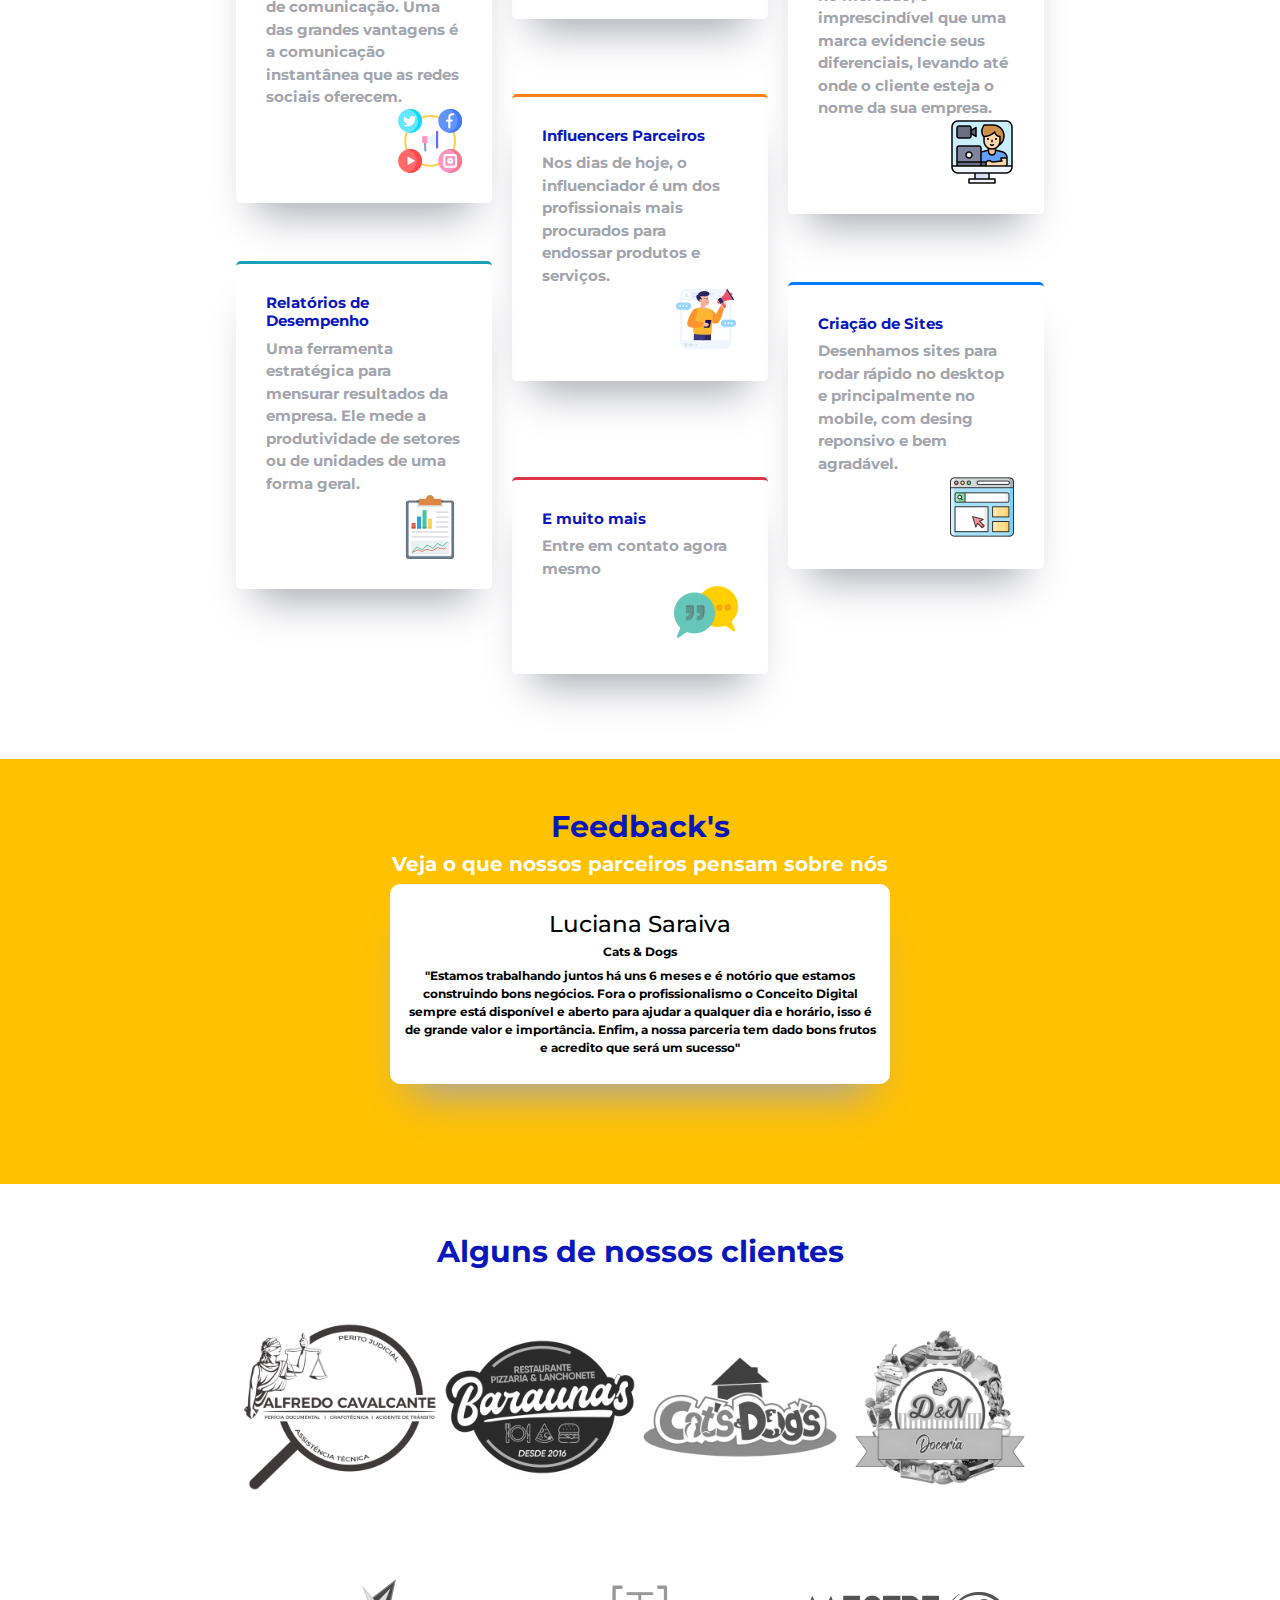
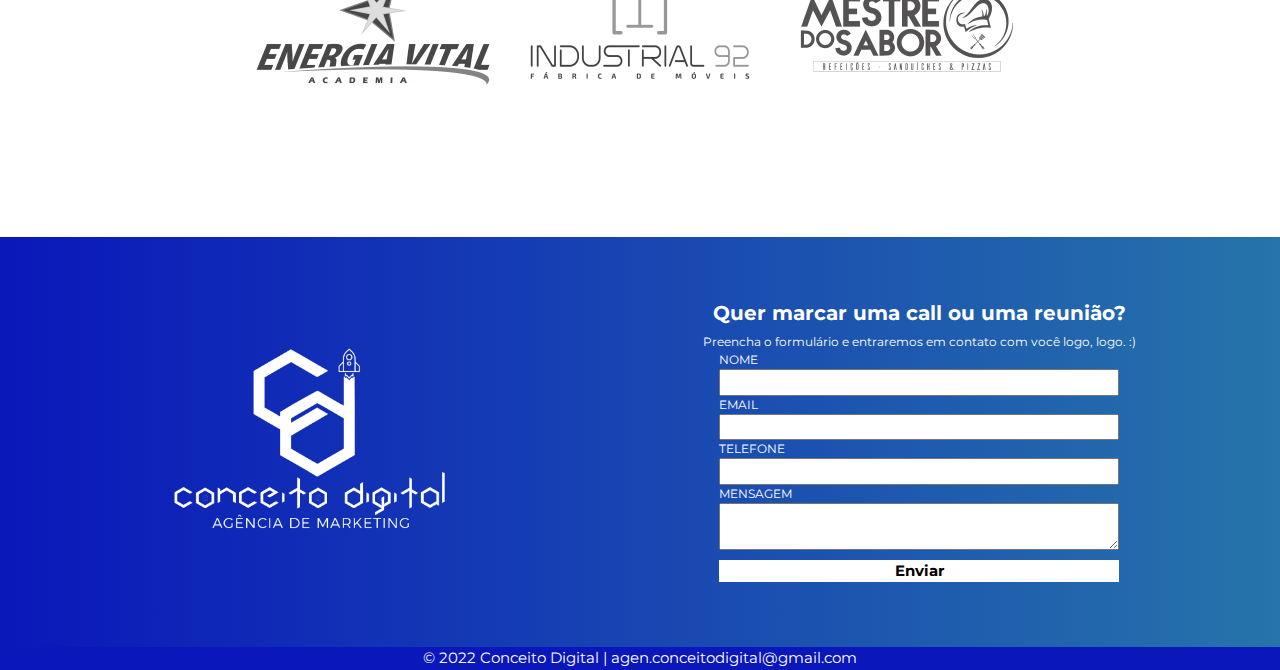
==== commit fe79a937: "Ajustes" ====
--- a/index.html
+++ b/index.html
@@ -28,10 +28,10 @@
     <div class="menu">
       <a href="#">PÁGINA INICIAL</a>
       <a href="#"><img alt="Ícone do Facebook Preto" fetchpriority="high" src="./img/facebook_.png"
-          style="width: 30px; height: 30px; object-fit: cover;">
+          style="width: 20px; height: 20px; object-fit: cover;">
       </a>
       <a target="_blank" href="https://www.instagram.com/conceito.digital_/"><img alt="Ícone do Facebook Preto"
-          fetchpriority="high" src="./img/o-instagram.png" style="width: 30px; height: 30px; object-fit: cover;"></a>
+          fetchpriority="high" src="./img/o-instagram.png" style="width: 20px; height: 20px; object-fit: cover;"></a>
     </div>
 
   </header>
@@ -39,12 +39,8 @@
 
   <main>
     <div class="banner">
-      <h1>SEJA BEM VINDO A CONCEITO DIGITAL!</h1>
-      <h2>Somos muito mais que uma agência</h2>
-      <p>Através de estratégias de Marketing e Publicidade competivivas, somos uma agência que conecta você a seus
-        consumidores, utilizando a tecnólogia e a inovação. Buscando resultados excelentes para alcançar novos objetivos
-        e metas, fortalecendo sua marca e potencializando o crescimento no mercado. Sendo o seu parceiro de projetos
-        para vibrarmos juntos nas suas conquistas.</p>
+      <h1>A sua agência de Marketing e Publicidade</h1>
+      <p>Um novo conceito de transformar o mundo!</p>
       <a href="https://api.whatsapp.com/message/7EJZQCHRY5XYL1?autoload=1&app_absent=0" target="_blank">
         Entrar em contato
       </a>
@@ -58,13 +54,13 @@
       </div>
 
       <div class="texto">
-        <h2>Olá, Somos a Conceito Digital</h2>
-        <h3>Profissional de Mídia Digital com mais de 12 anos de experiência.</h3>
-        <p>Este é um ótimo espaço para escrever um texto longo
-          sobre a sua empresa e seus serviços. Você pode usar esse
-          espaço para entrar em mais detalhes sobre sua empresa. Fale sobre a sua equipe e sobre os serviços prestados
-          por você. Conte aos seus visitantes sobre como teve a idéia de iniciar o seu negócio e o que o torna diferente
-          de seus concorrentes. Faça com que sua empresa se destaque e mostre quem você é.</p>
+        <h2>SEJA BEM VINDO À CONCEITO DIGITAL!</h2>
+        <h3>Somos muito mais que uma agência</h3>
+        <p>Através de <span>Estratégias de Marketing e Publicidade</span> competivivas, somos uma agência que conecta
+          você a seus
+          consumidores, utilizando a tecnólogia e a inovação. Buscando resultados excelentes para alcançar novos
+          objetivos e metas, fortalecendo sua marca e potencializando o crescimento no mercado. Sendo o seu parceiro de
+          projetos para vibrarmos juntos nas suas conquistas.</p>
       </div>
 
     </div>
@@ -136,7 +132,8 @@
             <h4>Luciana Saraiva</h4>
             <h5>Cats & Dogs</h5>
             <p>"Estamos trabalhando juntos há uns 6 meses e é notório que estamos construindo bons negócios. Fora o
-              profissionalismo o Renan sempre está disponível e aberto para ajudar a qualquer dia e horário, isso é
+              profissionalismo o Conceito Digital sempre está disponível e aberto para ajudar a qualquer dia e horário,
+              isso é
               de grande valor e importância. Enfim, a nossa parceria tem dado bons frutos e acredito que será um
               sucesso"</p>
           </div>
@@ -149,7 +146,8 @@
           <div class="carousel-item">
             <h4>blá blá blá</h4>
             <h5>INDUSTRIAL92</h5>
-            <p>"O Renan ajudou a nossa empresa a estabelecer processos de vendas end-to-end. Antes não tínhamos script
+            <p>"A Conceito Digital ajudou a nossa empresa a estabelecer processos de vendas end-to-end. Antes não
+              tínhamos script
               de negociação e quebra de oposições dos clientes, também não tínhamos métricas e nossa visão sobre os
               lucros das campanhas estavam equivocadas."</p>
             <!--            <img class="d-block w-100" src="https://via.placeholder.com/1128x721" alt="Third slide">
@@ -181,33 +179,45 @@
 
 
     <div class="formulario">
-      <h2>Quer marcar uma call ou uma reunião?</h2>
-      <p>Preencha o formulário e entraremos em contato com você logo, logo. :)</p>
-      <div class="meuFormulario">
-        <form name="meuForm" method="post" id="formulario">
-          <div class="elementos_form">
-            <label>
-              <input type="text" class="input_text" name="nome" id="name" placeholder="Nome" />
-            </label>
-
-            <label>
-              <input type="text" class="input_text" name="email" id="email" placeholder="Email" />
-            </label>
-
-            <label>
-              <input type="text" class="input_text" name="telefone" id="telefone" placeholder="Telefone" />
-            </label>
-
-            <label>
-              <textarea class="message" name="feedback" id="feedback" placeholder="Mensagem"></textarea>
-            </label>
-
-            <input type="button" class="button" value="Enviar" />
-          </div>
-        </form>
-      </div>
-
-      <img src="./img/LOGO-BRANCA-SEM-FUNDO.png" alt="">
+      <div class="imagem">
+        <img src="./img/LOGO-BRANCA-SEM-FUNDO.png" alt="">
+      </div>
+
+      <div class="f">
+        <h2>Quer marcar uma call ou uma reunião?</h2>
+        <p>Preencha o formulário e entraremos em contato com você logo, logo. :)</p>
+        <div class="meuFormulario">
+          <form name="meuForm" method="post" id="formulario">
+            <div class="elementos_form">
+              <div>
+                <label for="nome">NOME</label>
+                <input type="text" class="input_text" name="nome" id="name" />
+              </div>
+
+              <div>
+                <label for="email">EMAIL</label>
+                <input type="text" class="input_text" name="email" id="email" />
+              </div>
+
+              <div>
+                <label for="telefone">TELEFONE</label>
+                <input type="text" class="input_text" name="telefone" id="telefone" />
+              </div>
+
+              <div>
+                <label for="mensagem">MENSAGEM</label>
+                <textarea class="message" name="mensagem" id="mensagem"></textarea>
+              </div>
+
+              <button>Enviar</button>
+
+            </div>
+          </form>
+        </div>
+      </div>
+
+
+
 
     </div>
 
@@ -220,7 +230,7 @@
 
 
   <footer>
-    <p>© 2022 Cristian Freire Passos. cristianpassos51@gmail.com</p>
+    <p>© 2022 Conceito Digital | agen.conceitodigital@gmail.com</p>
   </footer>
 
   <script src="https://code.jquery.com/jquery-3.2.1.slim.min.js"
--- a/css/style.css
+++ b/css/style.css
@@ -1,9 +1,9 @@
+@import url("https://fonts.googleapis.com/css2?family=Montserrat:wght@200;400;800&display=swap");
 * {
   box-sizing: border-box;
   padding: 0;
   margin: 0;
-  font-family: "Roboto", sans-serif;
-
+  font-family: "Montserrat", sans-serif;
   --primary-color: #abd5fb;
   --color-blue: #0a17ba;
   --color-yellow: #ffc100;
@@ -11,158 +11,171 @@
 }
 
 html {
-  font-size: 20px !important;
+  font-size: 15px !important;
 }
 
 body {
-  background-color: #eee !important;
-  background-image: linear-gradient(
-    to right,
-    var(--color-yellow),
-    rgb(227, 223, 95)
-  );
+  background-color: #fff !important;
 }
 
 h2 {
   color: var(--color-blue) !important;
+  font-weight: bold !important;
 }
 
 h3 {
   color: #fff !important;
+  font-weight: bold !important;
+  font-size: 1.3rem !important;
 }
 
 .carousel-item {
-  height: 250px;
+  background-color: #fff;
+  padding: 10px;
+  border-radius: 5px;
+  color: #000;
+}
+
+.carousel-item h5 {
+  font-size: 0.8rem;
+  font-weight: bold;
+}
+
+.meu_header {
+  width: 100%;
+  height: 100px;
+  padding: 50px;
+
+  display: flex;
+  flex-direction: row;
+  justify-content: space-between;
+  align-items: center;
+  flex-wrap: wrap;
+  align-content: center;
+
   background-image: linear-gradient(
     to right,
     var(--color-blue),
     var(--text-color)
   );
-  padding: 10px;
+}
+
+.minha_logo {
+  display: flex;
+  flex-direction: row;
+  justify-content: center;
+  align-items: center;
+}
+
+.minha_logo img {
+  height: 200px;
+}
+
+.meu_header h1 {
+  font-size: 1em !important;
+}
+
+.meu_header p {
+  font-size: 1em !important;
+  font-weight: 200 !important;
+}
+
+.logo_title {
+  margin-left: 10px;
+}
+
+.menu {
+  display: flex;
+  justify-content: center;
+  align-items: center;
+}
+
+.menu a:visited {
+  color: #fff;
+}
+
+.menu a:hover {
+  text-decoration: none;
+  color: var(--color-blue);
+}
+
+.menu a {
+  margin-right: 10px;
+  text-decoration: none;
+  color: #fff;
+  font-weight: bold;
+  font-size: 0.8rem;
+}
+
+.banner {
+  padding: 100px;
+  width: 100%;
+  height: 600px;
+  font-size: 1.5em;
+  background-image: url("https://img.freepik.com/vetores-gratis/fundo-de-lancamento-de-foguete-com-fumaca-ou-nuvens_1017-33467.jpg?w=2000");
+  background-size: cover;
+}
+
+.banner h1 {
+  color: #fff !important;
+  padding: 0 !important;
+  margin: 0 !important;
+  font-weight: bold !important;
+}
+
+.banner p {
+  color: var(--text-color) !important;
+  padding: 0 !important;
+  margin: 0 !important;
+}
+
+.banner a:visited {
+  color: var(--text-color);
+  background-color: #eee;
+}
+
+.banner a:hover {
+  text-decoration: none;
+  background-color: var(--color-yellow);
+  color: var(--color-blue);
+}
+
+.banner a {
+  text-decoration: none;
+  font-size: 0.6em;
+  padding: 5px;
+  color: #fff;
+  background-color: #eee;
+  color: var(--text-color);
+
   border-radius: 5px;
-  color: #fff;
-}
-
-.carousel-item h5 {
-  font-size: 0.7rem;
-  font-weight: bold;
-}
-
-.meu_header {
-  width: 100%;
-  height: 150px;
-  padding: 50px;
-
-  display: flex;
-  flex-direction: row;
+}
+
+.apresentacao {
+  display: flex;
   justify-content: space-between;
-  align-items: center;
-  flex-wrap: wrap;
-  align-content: center;
-
+  padding: 100px;
   background-image: linear-gradient(
     to right,
     var(--color-blue),
     var(--text-color)
   );
-}
-
-.minha_logo {
-  display: flex;
-  flex-direction: row;
-  justify-content: center;
-  align-items: center;
-}
-
-.minha_logo img {
-  height: 300px;
-}
-
-.meu_header h1 {
-  font-size: 1.5em !important;
-}
-
-.meu_header p {
-  font-size: 1.2em !important;
-  font-weight: 200 !important;
-}
-
-.logo_title {
-  margin-left: 10px;
-}
-
-.menu {
-  display: flex;
-  justify-content: center;
-  align-items: center;
-}
-
-.menu a:visited {
-  color: #fff;
-}
-
-.menu a:hover {
-  text-decoration: none;
-  color: var(--color-blue);
-}
-
-.menu a {
-  margin-right: 10px;
-  text-decoration: none;
-  color: #fff;
+  color: #fff;
+}
+
+.apresentacao h2 {
+  font-weight: bold !important;
+  color: #fff !important;
+  font-size: 0.9rem;
+}
+
+.apresentacao span {
   font-weight: bold;
 }
 
-.banner {
-  padding: 100px;
-  width: 100%;
-  height: 600px;
-  font-size: 1.5em;
-  background-image: url("https://img.freepik.com/vetores-gratis/fundo-de-lancamento-de-foguete-com-fumaca-ou-nuvens_1017-33467.jpg?w=2000");
-  background-size: cover;
-}
-
-.banner h1 {
-  color: #fff !important;
-  padding: 0 !important;
-  margin: 0 !important;
-  font-weight: bold !important;
-}
-
-.banner p {
-  color: var(--text-color) !important;
-  padding: 0 !important;
-  margin: 0 !important;
-}
-
-.banner a:visited {
-  color: var(--text-color);
-  background-color: #eee;
-}
-
-.banner a:hover {
-  text-decoration: none;
-  background-color: var(--color-yellow);
-  color: var(--color-blue);
-}
-
-.banner a {
-  text-decoration: none;
-  font-size: 0.6em;
-  padding: 5px;
-  color: #fff;
-  background-color: #eee;
-  color: var(--text-color);
-
-  border-radius: 5px;
-}
-
-.apresentacao {
-  display: flex;
-  flex-wrap: nowrap;
-  align-items: center;
-  justify-content: space-between;
-  padding: 100px;
+.apresentacao h3 {
+  font-size: 1.8rem !important;
+  font-weight: 800 !important;
 }
 
 .apresentacao img {
@@ -172,7 +185,6 @@
 .texto {
   display: flex;
   justify-content: center;
-  align-items: center;
   flex-direction: column;
 
   padding-left: 50px;
@@ -184,6 +196,8 @@
   justify-content: center;
   align-items: center;
   flex-direction: column;
+  padding-top: 50px;
+  background-color: #fff;
 }
 
 .meu_card {
@@ -232,21 +246,34 @@
 .depoimentos {
   width: 100%;
   padding: 100px;
-  padding-top: 0px;
-
-  display: flex;
-  align-items: center;
-  justify-content: center;
-  flex-direction: column;
+  padding-top: 50px;
+
+  display: flex;
+  align-items: center;
+  justify-content: center;
+  flex-direction: column;
+  background-color: var(--color-yellow);
 }
 
 .carousel {
-  width: 300px;
-  box-shadow: 10px 5px 5px 1px rgb(98, 89, 89);
+  width: 500px;
+  height: 200px;
+  box-shadow: 0px 30px 40px -20px var(--grayishBlue);
+  background-color: #fff;
+  border-radius: 10px;
+
+  display: flex;
+  flex-direction: column;
+  justify-content: center;
+  align-items: center;
+  text-align: center;
+
+  color: #000;
+  font-weight: bold !important;
 }
 
 .carousel p {
-  font-size: 0.7rem;
+  font-size: 0.8rem;
 }
 
 p {
@@ -260,7 +287,9 @@
   align-items: center;
   flex-direction: column;
   padding: 100px;
-  padding-top: 0px;
+  padding-top: 50px;
+  padding-bottom: 50px;
+  background-color: #fff;
 }
 
 .clientes {
@@ -271,6 +300,7 @@
 }
 
 .all_clientes {
+  background-color: #fff;
   padding: 30px;
   background-color: #fff;
   border-radius: 5px;
@@ -293,8 +323,8 @@
 
 .formulario {
   display: flex;
-  flex-direction: column;
-  justify-content: center;
+  flex-direction: row;
+  justify-content: space-around;
   align-items: center;
   background-image: linear-gradient(
     to right,
@@ -306,14 +336,48 @@
 
 .formulario h2 {
   color: #fff !important;
+  font-size: 1.3rem;
 }
 
 .formulario p {
   color: #fff;
+  font-size: 0.8rem;
 }
 
 .formulario img {
-  height: 250px;
+  height: 350px;
+}
+
+.f {
+  padding: 10px;
+  display: flex;
+  align-items: center;
+  justify-content: center;
+  flex-direction: column;
+}
+
+.elementos_form div {
+  display: flex;
+  flex-direction: column;
+  padding: 0px !important;
+  margin: 0px !important;
+}
+
+.elementos_form label {
+  margin: 0px !important;
+  padding: 0px !important;
+  color: #fff;
+  font-weight: #fff;
+  font-size: 0.8rem;
+}
+
+button {
+  margin-top: 10px !important;
+  background-color: #fff;
+  columns: #000;
+  font-weight: bold;
+  text-decoration: none;
+  border: none;
 }
 
 .elementos_form {
@@ -386,6 +450,7 @@
 
 .box p {
   color: var(--grayishBlue);
+  font-weight: bold;
 }
 
 .box {
@@ -393,7 +458,7 @@
   box-shadow: 0px 30px 40px -20px var(--grayishBlue);
   padding: 30px;
   margin: 10px;
-  margin-bottom: 0px;
+  margin-bottom: 20px;
   background-color: #fff;
 }
 
@@ -404,6 +469,10 @@
 @media (max-width: 450px) {
   .box {
     height: 200px;
+  }
+
+  .apresentacao {
+    flex-direction: row;
   }
 }
 
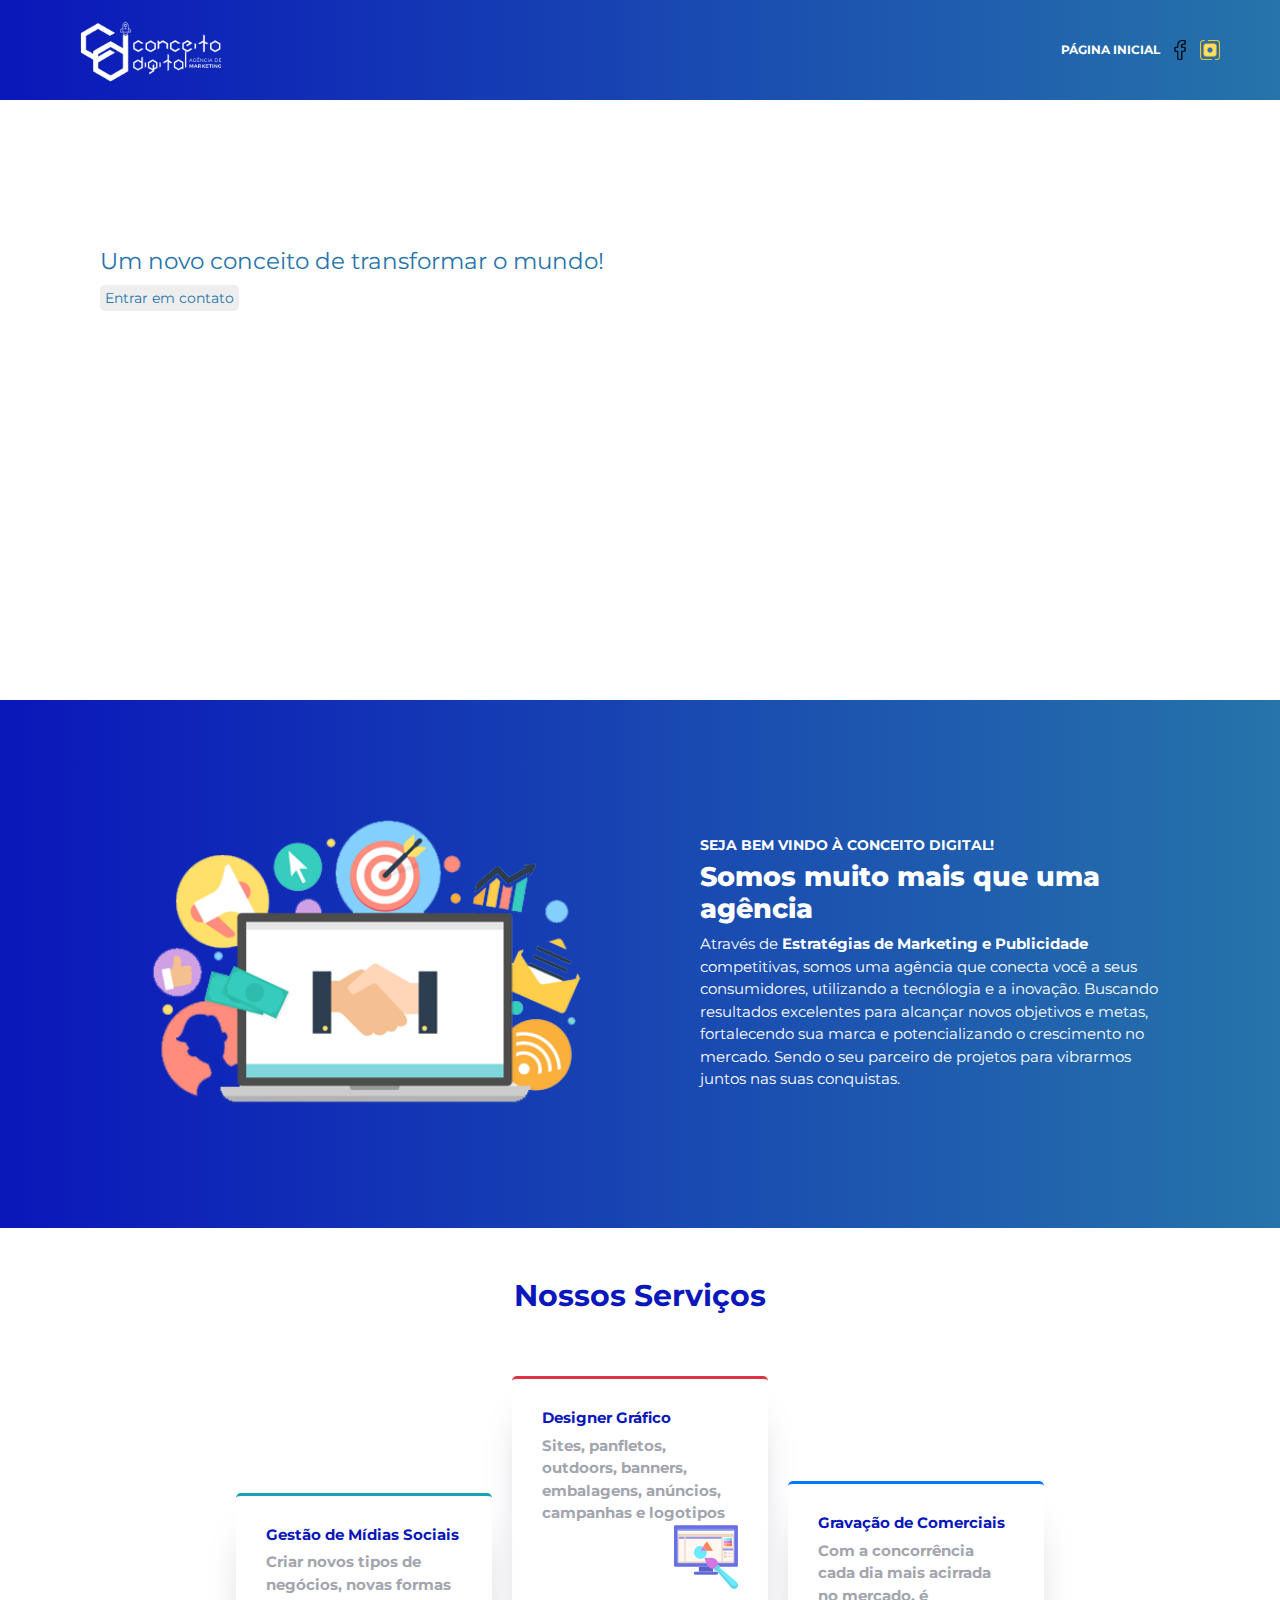
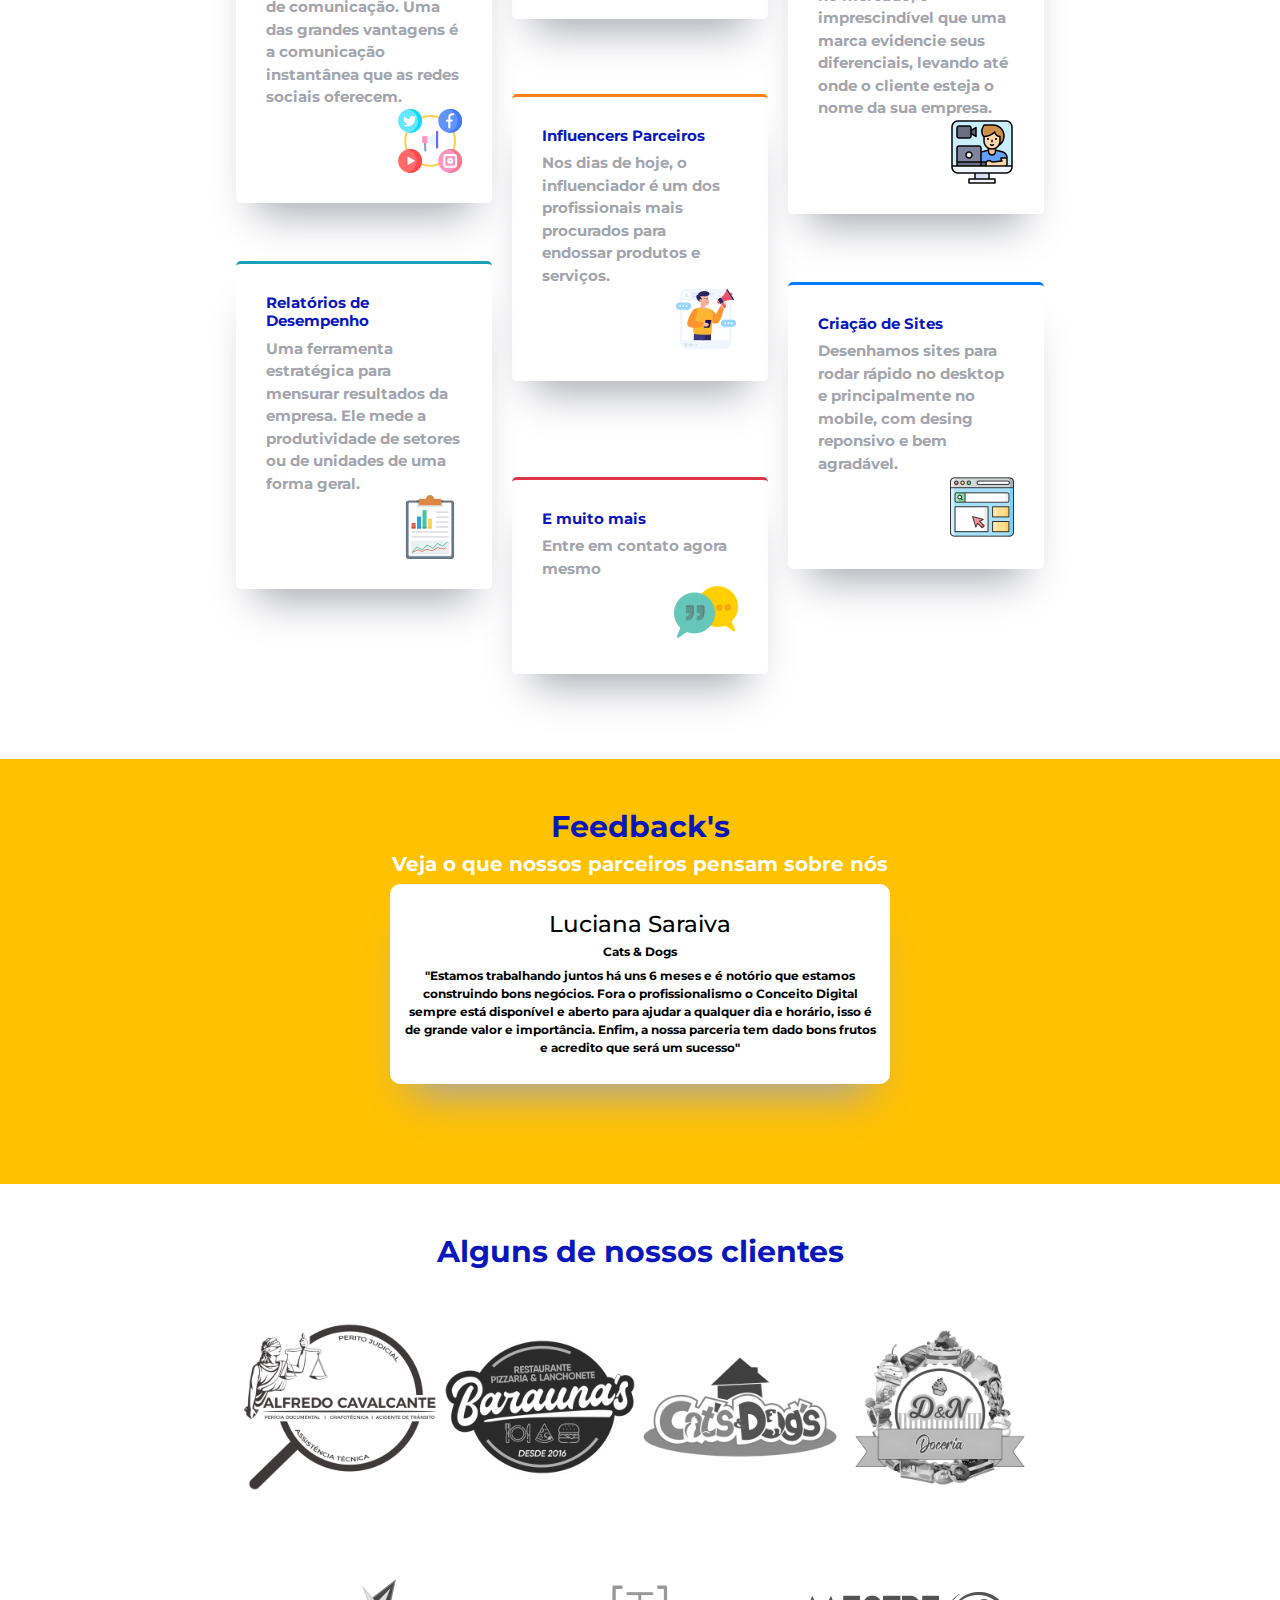
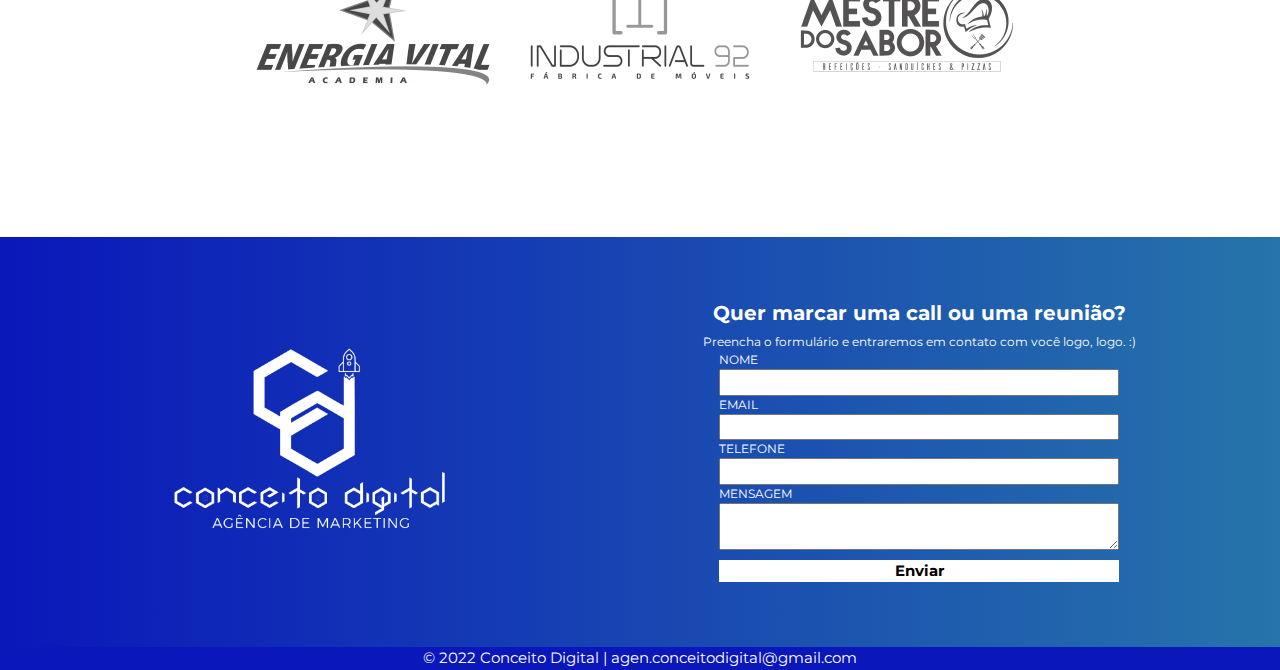
==== commit 341fffc9: "Ajustes" ====
--- a/index.html
+++ b/index.html
@@ -56,7 +56,7 @@
       <div class="texto">
         <h2>SEJA BEM VINDO À CONCEITO DIGITAL!</h2>
         <h3>Somos muito mais que uma agência</h3>
-        <p>Através de <span>Estratégias de Marketing e Publicidade</span> competivivas, somos uma agência que conecta
+        <p>Através de <span>Estratégias de Marketing e Publicidade</span> competitivas, somos uma agência que conecta
           você a seus
           consumidores, utilizando a tecnólogia e a inovação. Buscando resultados excelentes para alcançar novos
           objetivos e metas, fortalecendo sua marca e potencializando o crescimento no mercado. Sendo o seu parceiro de
@@ -73,7 +73,7 @@
         <h2>Gestão de Mídias Sociais</h2>
         <p>Criar novos tipos de negócios, novas formas de comunicação. Uma das grandes vantagens é a
           comunicação instantânea que as redes sociais oferecem.</p>
-        <img src="/img/midia-social.png" alt="">
+        <img src="./img/midia-social.png" alt="">
       </div>
 
       <div class="box red">
@@ -104,7 +104,7 @@
         <h2>Relatórios de Desempenho</h2>
         <p>Uma ferramenta estratégica para mensurar resultados da empresa. Ele mede a produtividade de setores ou de
           unidades de uma forma geral.</p>
-        <img src="/img/relatorio-financeiro.png" alt="">
+        <img src="./img/relatorio-financeiro.png" alt="">
       </div>
 
       <div class="box red">
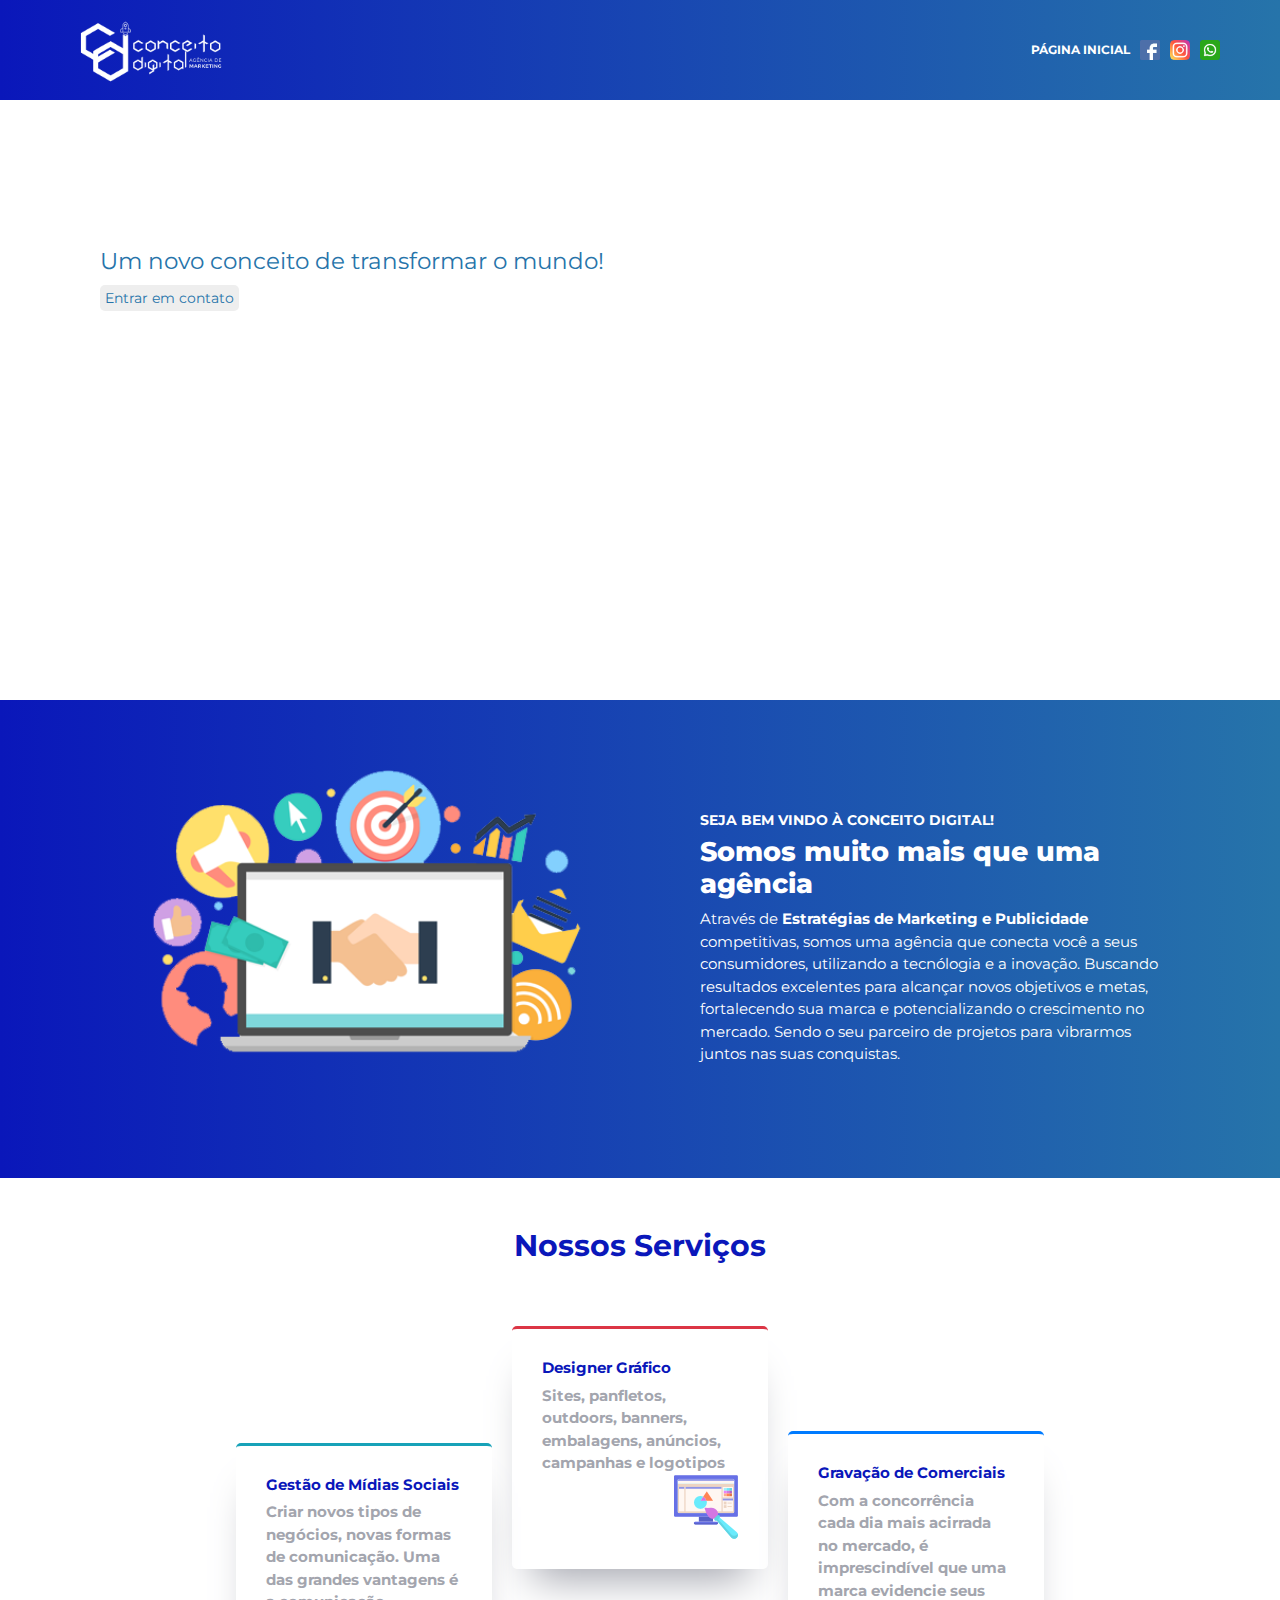
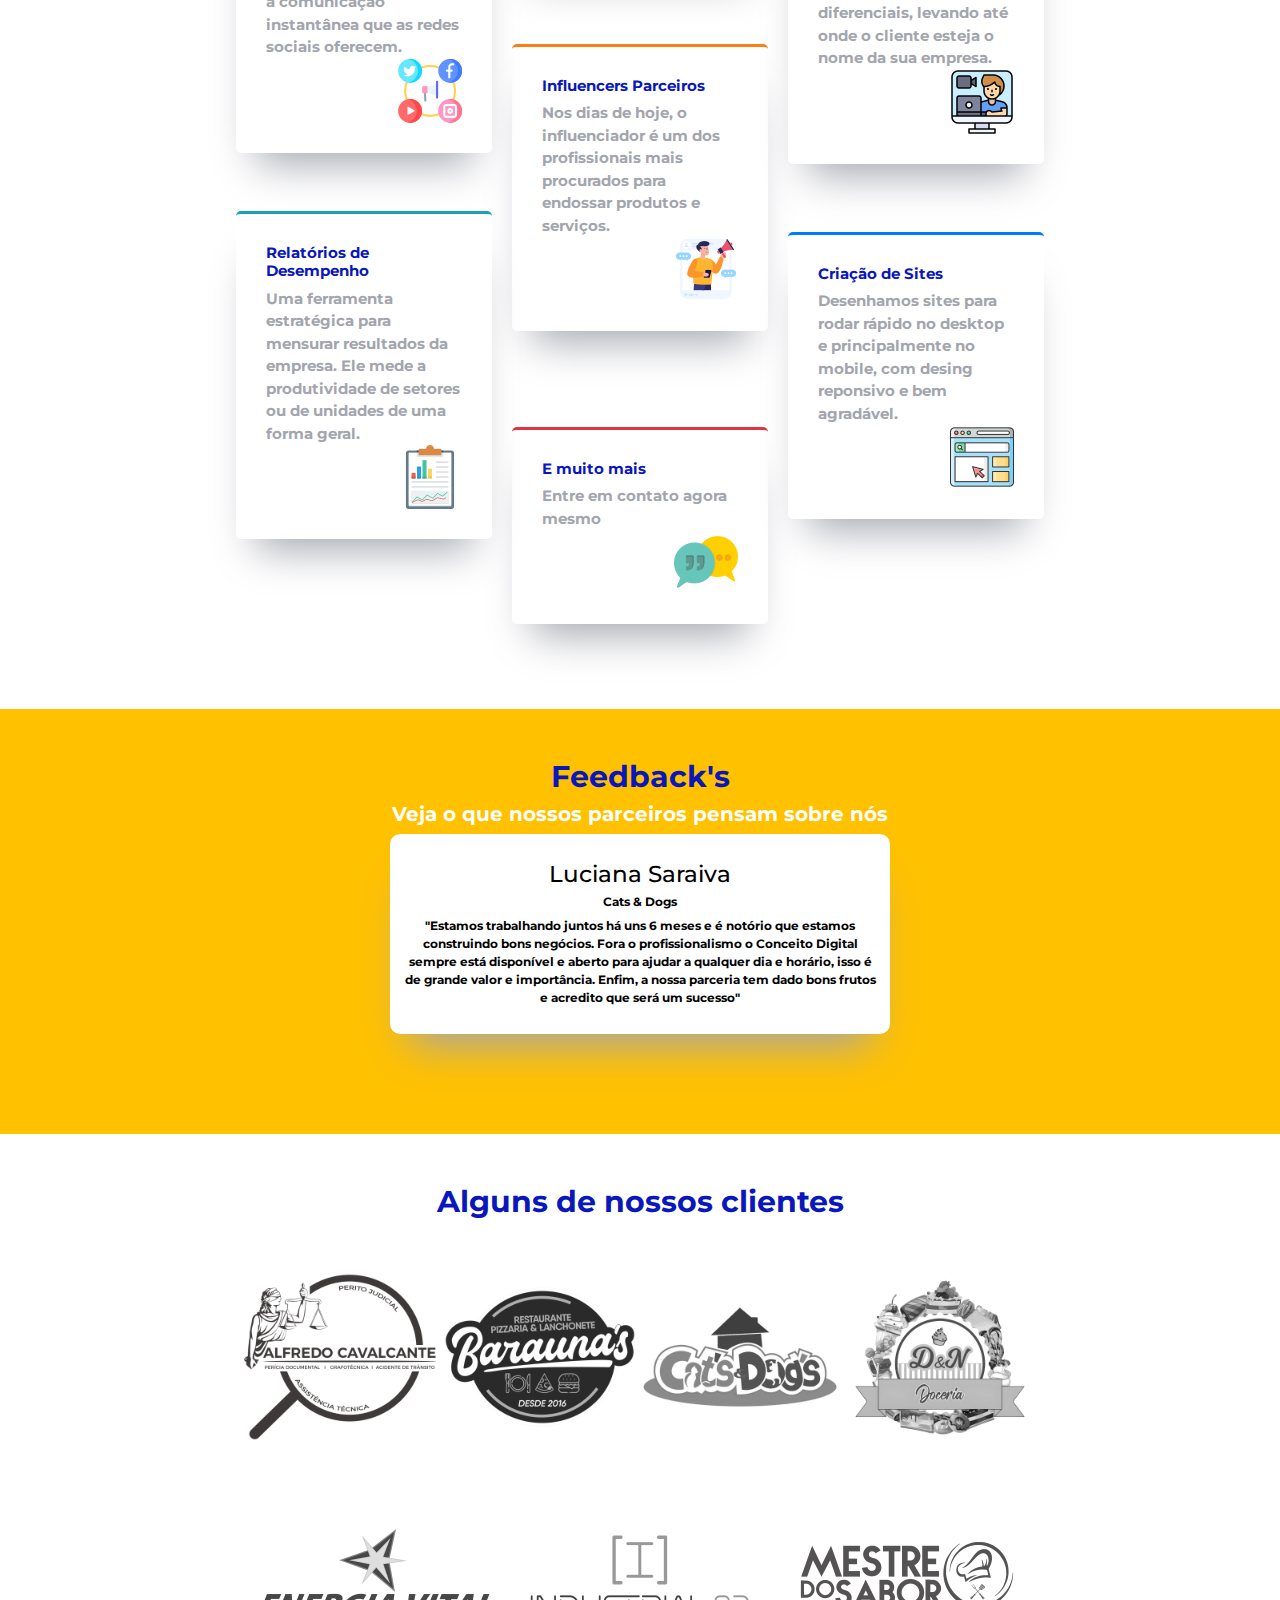
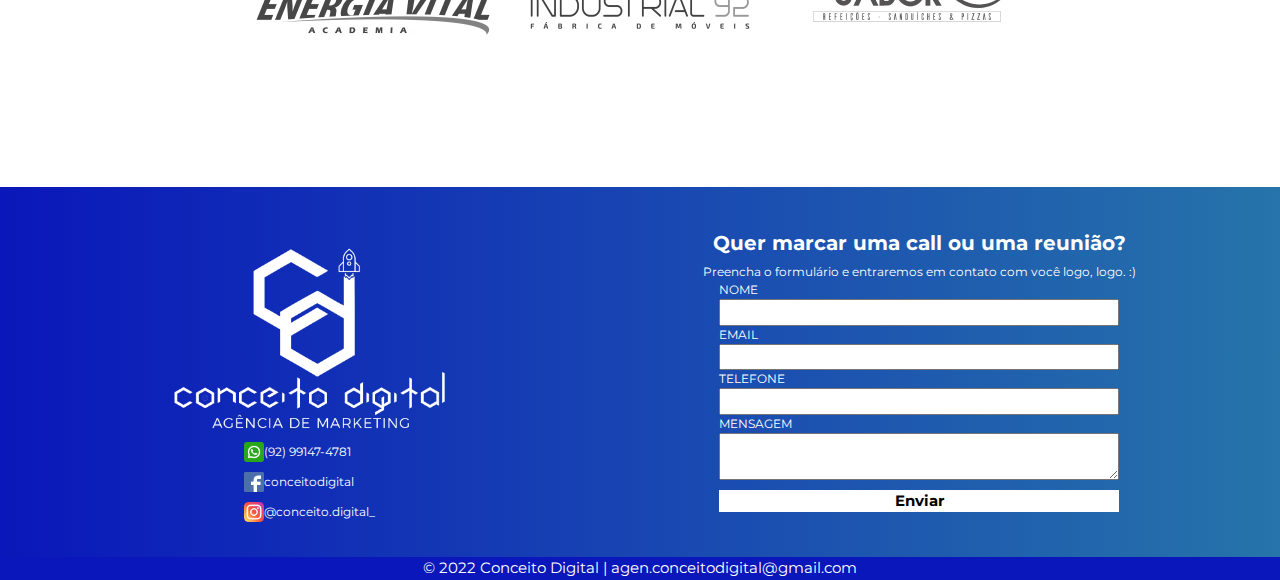
==== commit 59e8f026: "Ajustes" ====
--- a/index.html
+++ b/index.html
@@ -8,6 +8,9 @@
   <link rel="stylesheet" type="text/css" href="./css/style.css" media="all">
   <link rel="stylesheet" href="https://cdn.jsdelivr.net/npm/bootstrap@4.0.0/dist/css/bootstrap.min.css"
     integrity="sha384-Gn5384xqQ1aoWXA+058RXPxPg6fy4IWvTNh0E263XmFcJlSAwiGgFAW/dAiS6JXm" crossorigin="anonymous">
+  <link rel="icon" type="image/x-icon" href="./img/SIMBOLO.png">
+
+
 
   <title>Conceito Digital</title>
 </head>
@@ -27,11 +30,15 @@
 
     <div class="menu">
       <a href="#">PÁGINA INICIAL</a>
-      <a href="#"><img alt="Ícone do Facebook Preto" fetchpriority="high" src="./img/facebook_.png"
+      <a href="#"><img alt="Ícone do instagram Preto" fetchpriority="high" src="./img/o-facebook.png"
           style="width: 20px; height: 20px; object-fit: cover;">
       </a>
       <a target="_blank" href="https://www.instagram.com/conceito.digital_/"><img alt="Ícone do Facebook Preto"
           fetchpriority="high" src="./img/o-instagram.png" style="width: 20px; height: 20px; object-fit: cover;"></a>
+      </a>
+      <a target="_blank" href="https://api.whatsapp.com/message/7EJZQCHRY5XYL1?autoload=1&app_absent=0"><img
+          alt="Ícone do whatsapp Preto" fetchpriority="high" src="./img/whatsapp.png"
+          style="width: 20px; height: 20px; object-fit: cover;"></a>
     </div>
 
   </header>
@@ -181,6 +188,33 @@
     <div class="formulario">
       <div class="imagem">
         <img src="./img/LOGO-BRANCA-SEM-FUNDO.png" alt="">
+        <div class="contatos">
+
+          <div class="contato1">
+            <a target="_blank" href="https://api.whatsapp.com/message/7EJZQCHRY5XYL1?autoload=1&app_absent=0"><img
+                alt="Ícone do whatsapp Preto" fetchpriority="high" src="./img/whatsapp.png"
+                style="width: 20px; height: 20px; object-fit: cover;"></a>
+            <p>(92) 99147-4781</p>
+          </div>
+
+          <div class="contato1">
+            <a href="#"><img alt="Ícone do instagram Preto" fetchpriority="high" src="./img/o-facebook.png"
+                style="width: 20px; height: 20px; object-fit: cover;">
+            </a>
+            <p>conceitodigital</p>
+          </div>
+
+          <div class="contato1">
+            <a target="_blank" href="https://www.instagram.com/conceito.digital_/"><img alt="Ícone do instagram Preto"
+                fetchpriority="high" src="./img/o-instagram.png"
+                style="width: 20px; height: 20px; object-fit: cover;"></a>
+            <p>@conceito.digital_</p>
+          </div>
+
+
+
+
+        </div>
       </div>
 
       <div class="f">
@@ -220,8 +254,6 @@
 
 
     </div>
-
-
 
 
 
--- a/css/style.css
+++ b/css/style.css
@@ -96,7 +96,7 @@
 
 .menu a:hover {
   text-decoration: none;
-  color: var(--color-blue);
+  color: black;
 }
 
 .menu a {
@@ -557,3 +557,25 @@
   border: none;
   border-radius: 5px;
 }
+
+.imagem {
+  display: flex;
+  flex-direction: column;
+  align-items: center;
+  margin-top: -50px;
+}
+
+.contatos {
+  justify-content: center;
+  display: flex;
+  flex-direction: column;
+  margin-top: -80px !important;
+}
+
+.contato1 {
+  display: flex;
+  flex-direction: row;
+  align-items: center;
+  justify-content: left;
+  padding: 5px;
+}
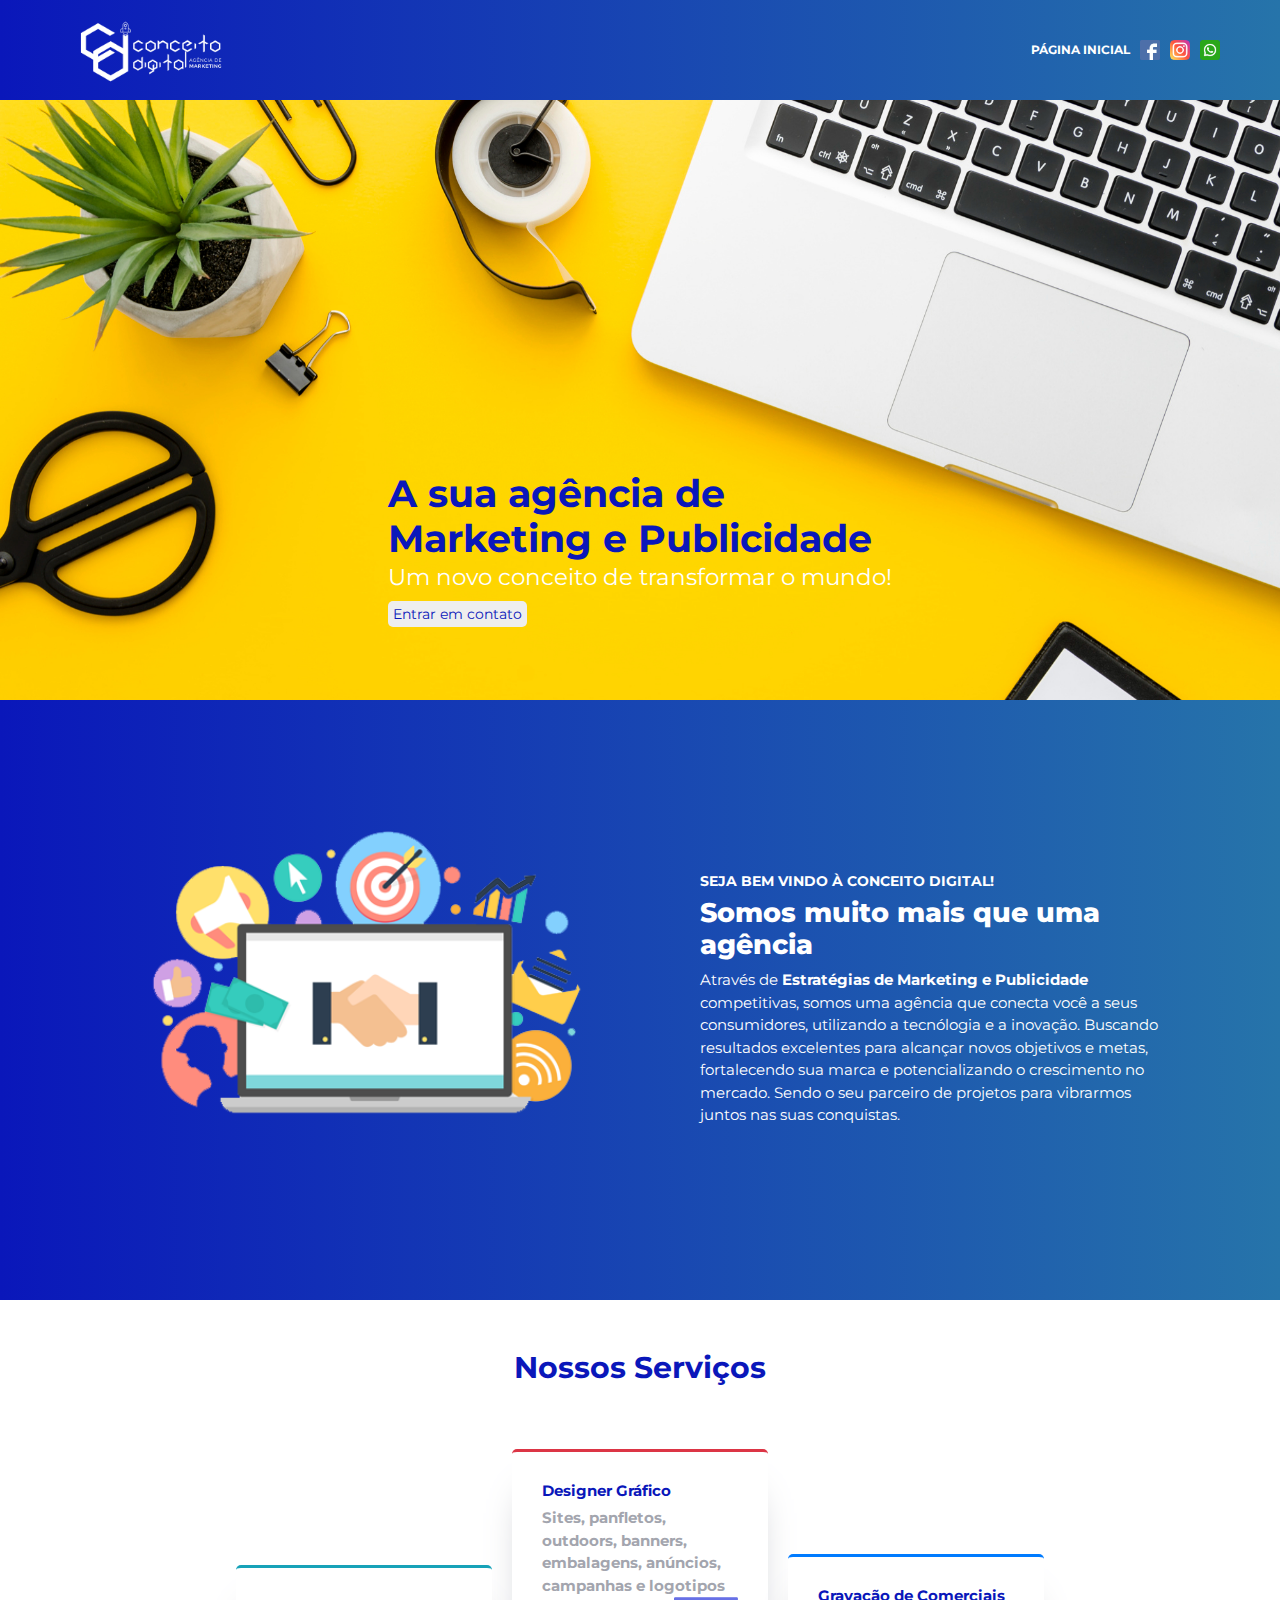
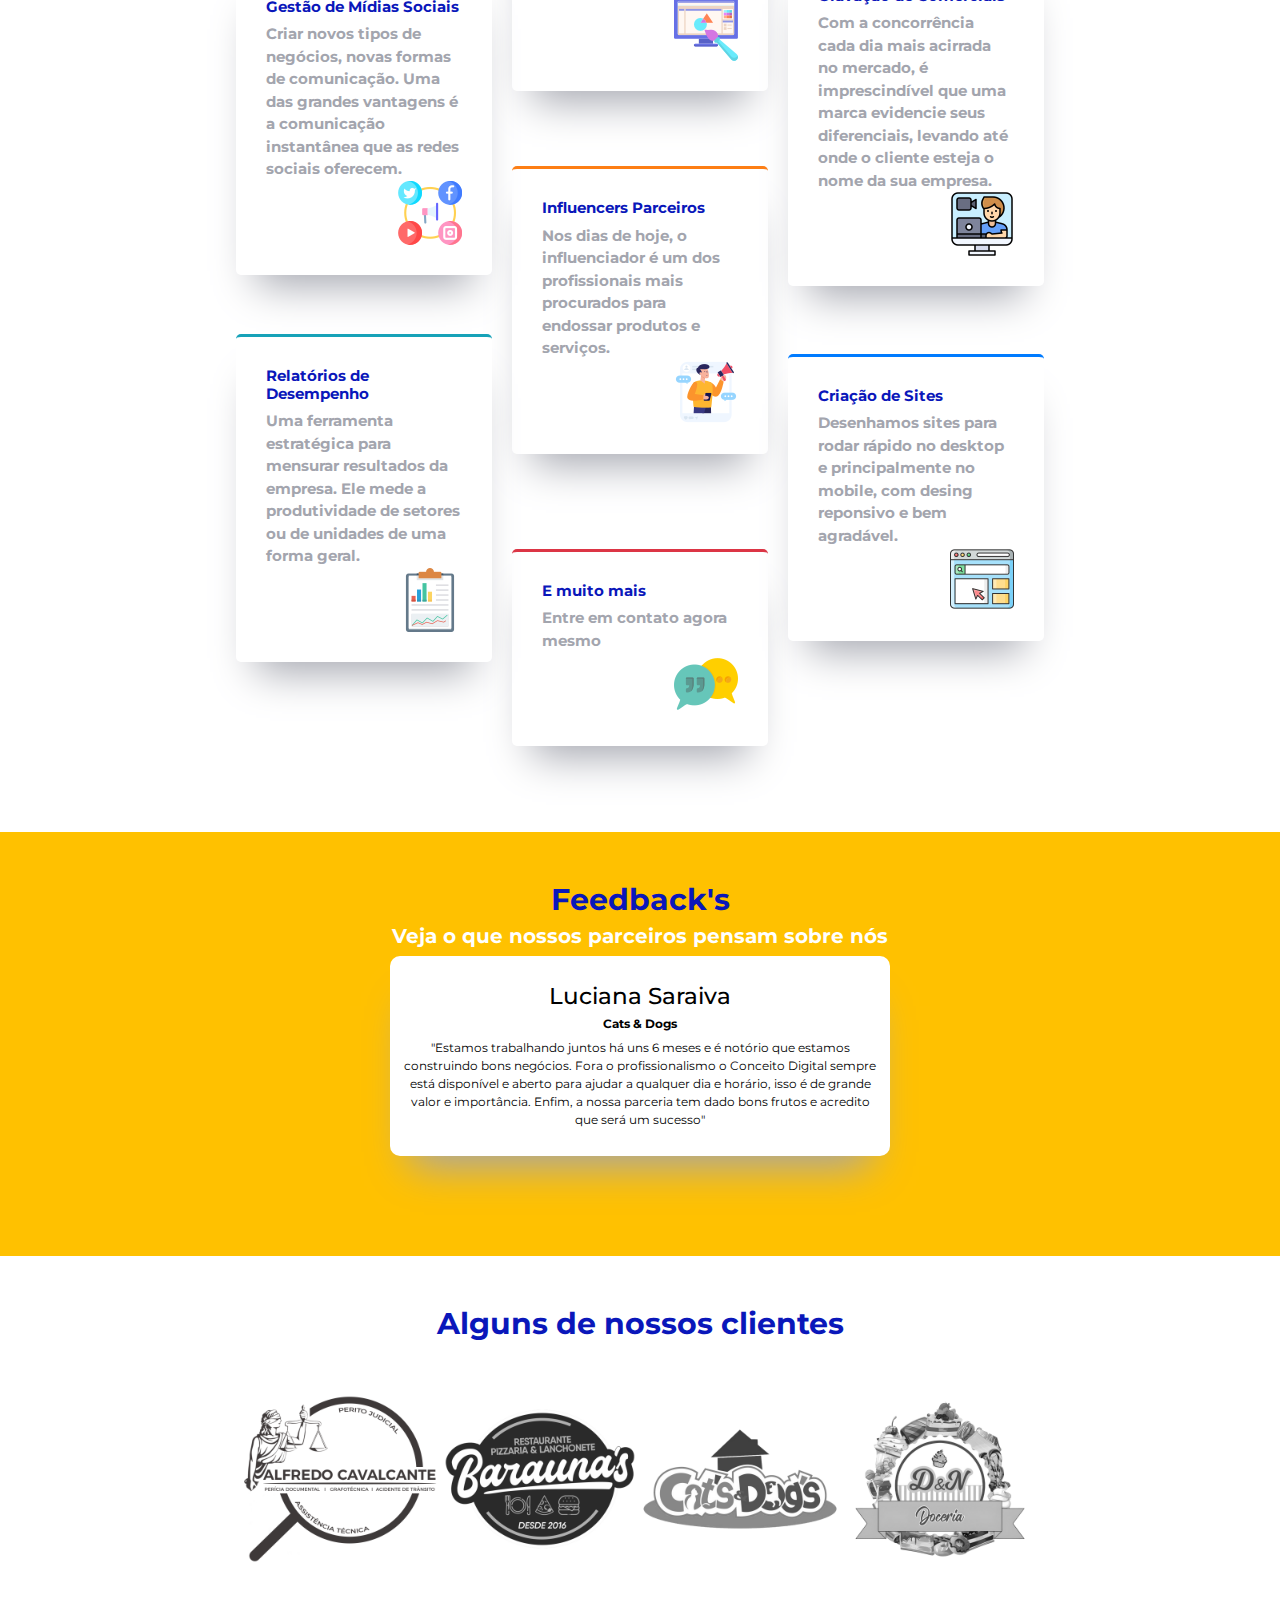
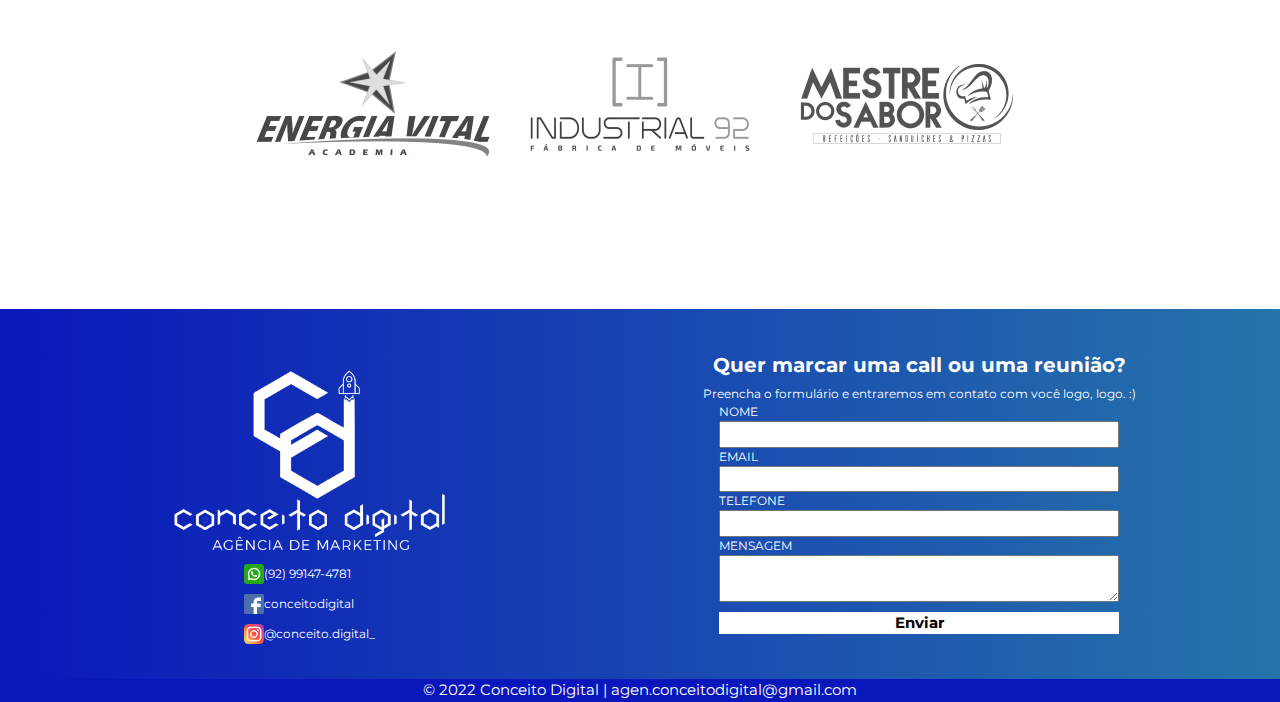
==== commit 970971a5: "Banner" ====
--- a/index.html
+++ b/index.html
@@ -46,11 +46,15 @@
 
   <main>
     <div class="banner">
-      <h1>A sua agência de Marketing e Publicidade</h1>
-      <p>Um novo conceito de transformar o mundo!</p>
-      <a href="https://api.whatsapp.com/message/7EJZQCHRY5XYL1?autoload=1&app_absent=0" target="_blank">
-        Entrar em contato
-      </a>
+
+      <div class="conteudo">
+        <h1>A sua agência de <br> Marketing e Publicidade</h1>
+        <p>Um novo conceito de transformar o mundo!</p>
+        <a href="https://api.whatsapp.com/message/7EJZQCHRY5XYL1?autoload=1&app_absent=0" target="_blank">
+          Entrar em contato
+        </a>
+      </div>
+
     </div>
 
 
--- a/css/style.css
+++ b/css/style.css
@@ -112,32 +112,41 @@
   width: 100%;
   height: 600px;
   font-size: 1.5em;
-  background-image: url("https://img.freepik.com/vetores-gratis/fundo-de-lancamento-de-foguete-com-fumaca-ou-nuvens_1017-33467.jpg?w=2000");
+  /*background-image: url("https://img.freepik.com/vetores-gratis/fundo-de-lancamento-de-foguete-com-fumaca-ou-nuvens_1017-33467.jpg?w=2000");
+  */
+  background-image: url("../img/backgorund.jpg");
+
   background-size: cover;
+
+  display: flex;
+  flex-direction: column;
+  align-items: center;
+  justify-content: center;
 }
 
 .banner h1 {
+  color: var(--color-blue) !important;
+  padding: 0 !important;
+  margin: 0 !important;
+  margin-top: 300px !important;
+  font-weight: bold !important;
+}
+
+.banner p {
   color: #fff !important;
   padding: 0 !important;
   margin: 0 !important;
-  font-weight: bold !important;
-}
-
-.banner p {
-  color: var(--text-color) !important;
-  padding: 0 !important;
-  margin: 0 !important;
 }
 
 .banner a:visited {
   color: var(--text-color);
-  background-color: #eee;
+  background-color: #fff;
 }
 
 .banner a:hover {
   text-decoration: none;
-  background-color: var(--color-yellow);
-  color: var(--color-blue);
+  background-color: var(--color-blue);
+  color: #fff;
 }
 
 .banner a {
@@ -146,13 +155,15 @@
   padding: 5px;
   color: #fff;
   background-color: #eee;
-  color: var(--text-color);
+  color: var(--color-blue);
 
   border-radius: 5px;
 }
 
 .apresentacao {
-  display: flex;
+  height: 600px;
+  display: flex;
+  align-items: center;
   justify-content: space-between;
   padding: 100px;
   background-image: linear-gradient(
@@ -274,6 +285,7 @@
 
 .carousel p {
   font-size: 0.8rem;
+  font-weight: normal;
 }
 
 p {
@@ -433,6 +445,20 @@
   h1 {
     font-size: 1.5rem;
   }
+  .apresentacao {
+    flex-direction: column;
+  }
+  .formulario {
+    flex-direction: column;
+  }
+
+  .clientes {
+    flex-direction: column;
+  }
+
+  .clientes2 {
+    flex-direction: column;
+  }
 }
 
 .header {
@@ -470,10 +496,6 @@
   .box {
     height: 200px;
   }
-
-  .apresentacao {
-    flex-direction: row;
-  }
 }
 
 @media (max-width: 950px) and (min-width: 450px) {
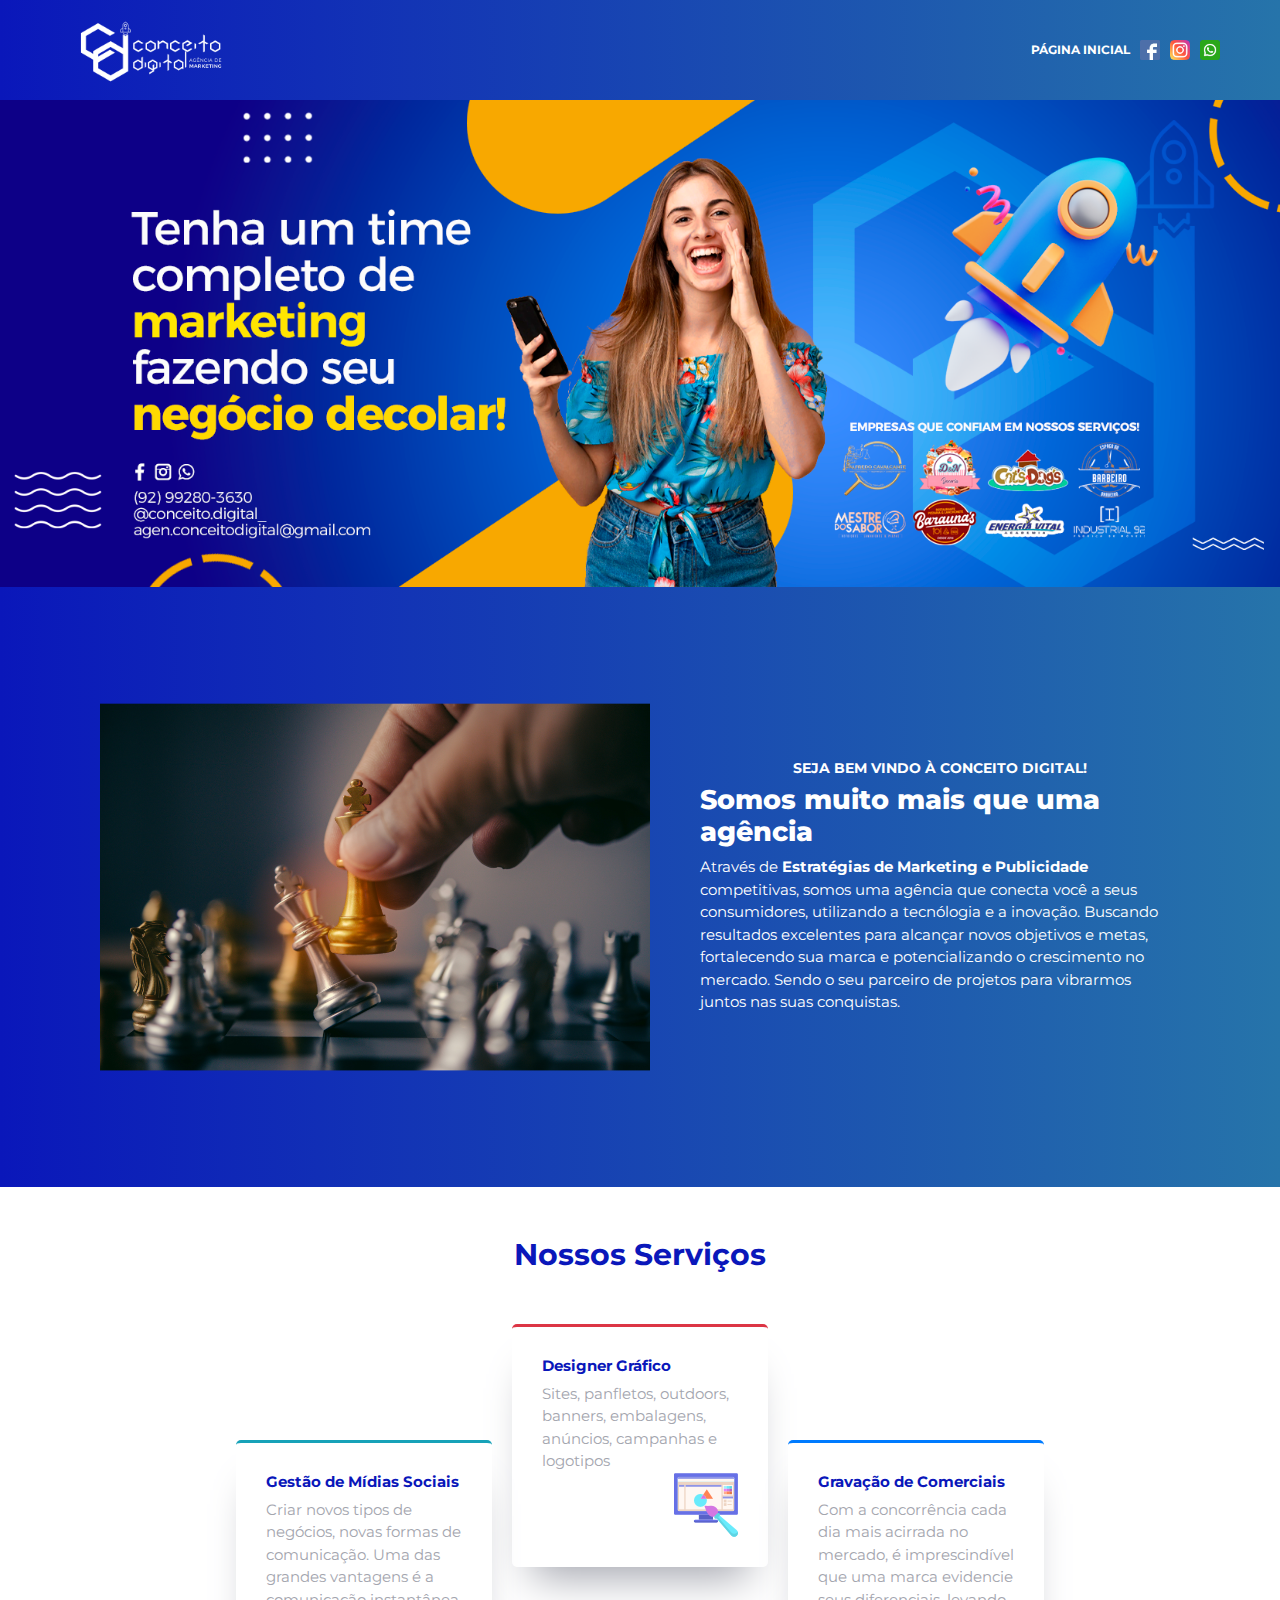
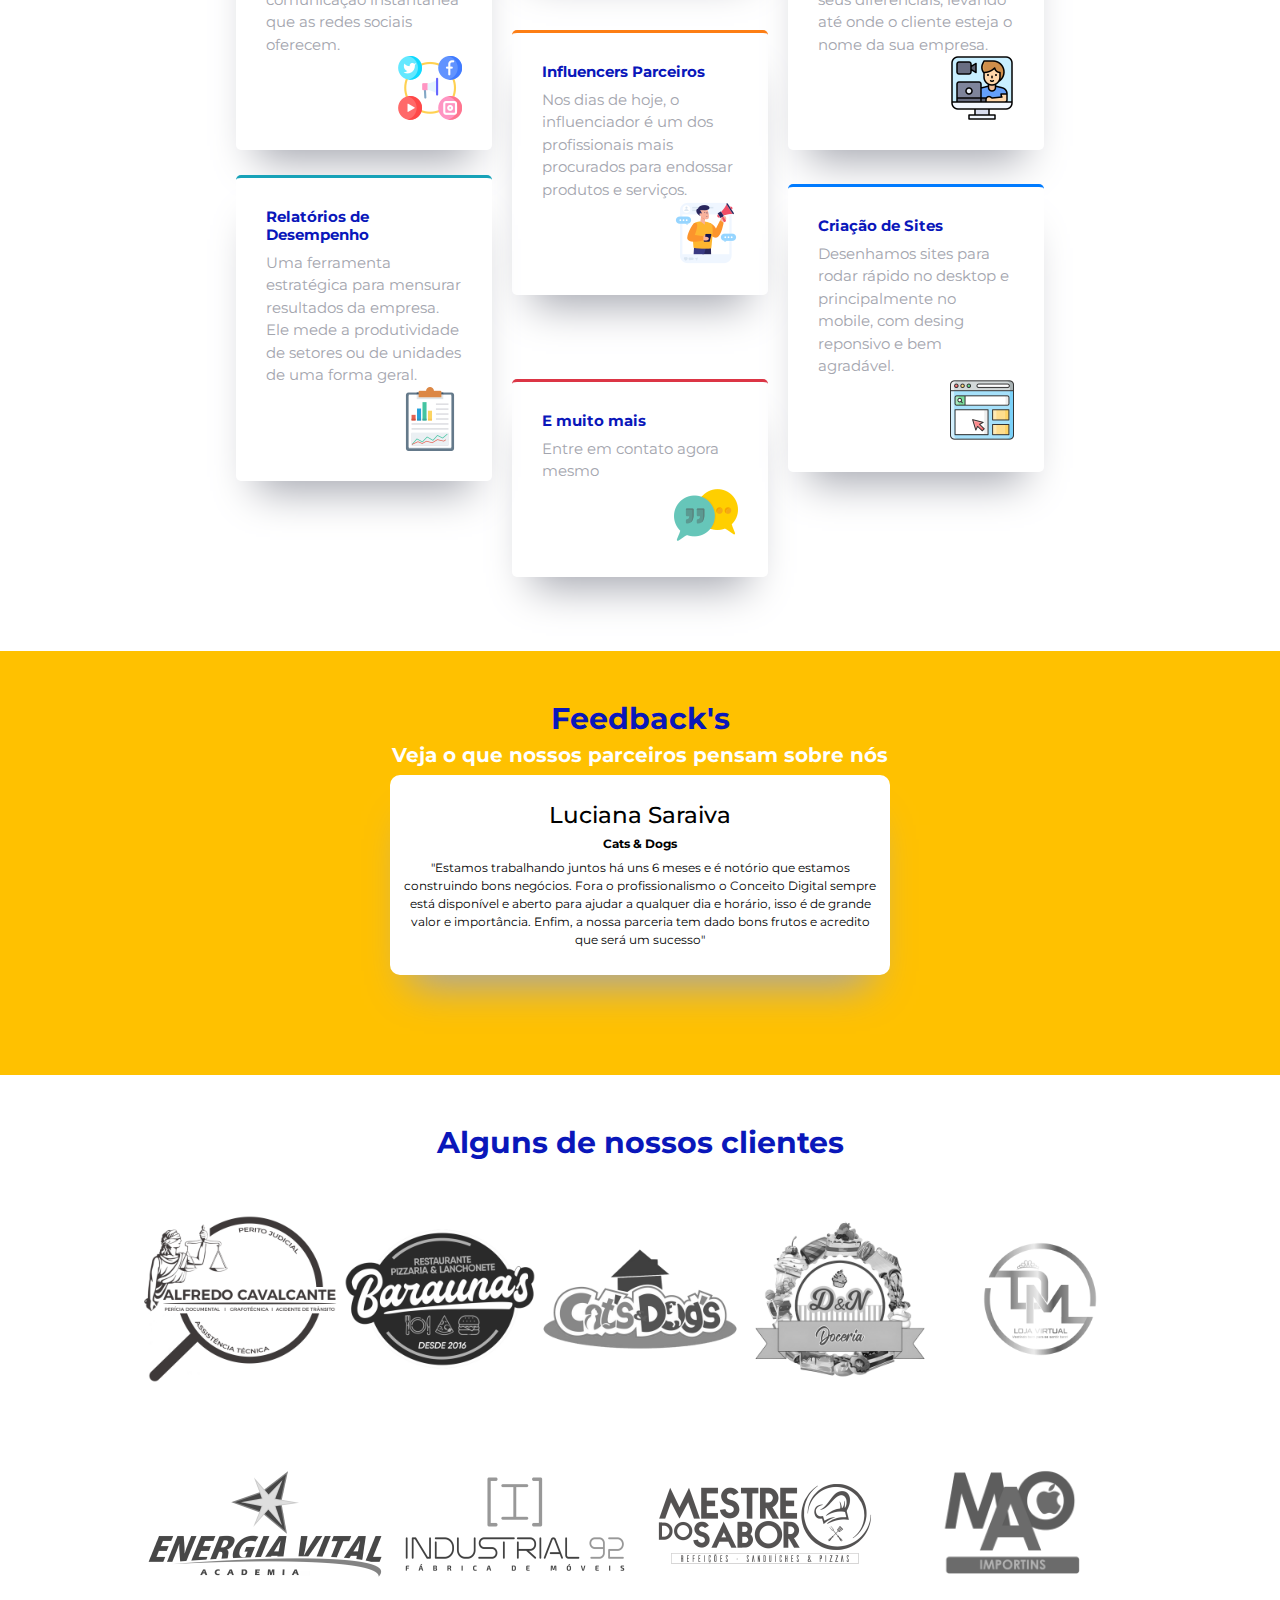
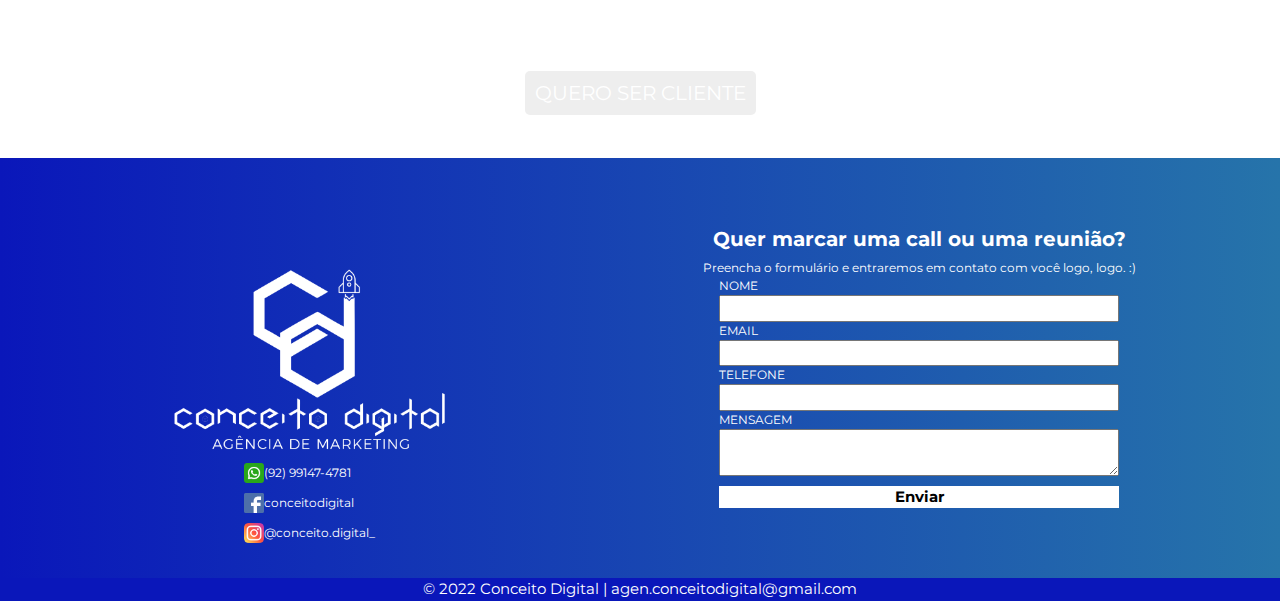
==== commit 2a46e292: "Ajustes" ====
--- a/index.html
+++ b/index.html
@@ -30,8 +30,8 @@
 
     <div class="menu">
       <a href="#">PÁGINA INICIAL</a>
-      <a href="#"><img alt="Ícone do instagram Preto" fetchpriority="high" src="./img/o-facebook.png"
-          style="width: 20px; height: 20px; object-fit: cover;">
+      <a href="https://www.facebook.com/agenciaconceitodigital"><img alt="Ícone do instagram Preto" fetchpriority="high"
+          src="./img/o-facebook.png" style="width: 20px; height: 20px; object-fit: cover;">
       </a>
       <a target="_blank" href="https://www.instagram.com/conceito.digital_/"><img alt="Ícone do Facebook Preto"
           fetchpriority="high" src="./img/o-instagram.png" style="width: 20px; height: 20px; object-fit: cover;"></a>
@@ -47,6 +47,10 @@
   <main>
     <div class="banner">
 
+      <img src="./img/capa-de-perfil-facebook.png" alt="banner">
+
+      <!-- 
+
       <div class="conteudo">
         <h1>A sua agência de <br> Marketing e Publicidade</h1>
         <p>Um novo conceito de transformar o mundo!</p>
@@ -55,13 +59,15 @@
         </a>
       </div>
 
+      -->
+
     </div>
 
 
     <div class="apresentacao">
       <div class="imagem">
         <!--<img src="https://via.placeholder.com/550x470.png" alt="logo">-->
-        <img src="./img/Marketing-PNG-Photos.png" alt="logo">
+        <img src="./img/Q (14).png" alt="logo">
       </div>
 
       <div class="texto">
@@ -155,7 +161,7 @@
               profissional entender e ter o "care" que a situação e o parceiro demanda."</p>
           </div>
           <div class="carousel-item">
-            <h4>blá blá blá</h4>
+            <h4>Camila Farias</h4>
             <h5>INDUSTRIAL92</h5>
             <p>"A Conceito Digital ajudou a nossa empresa a estabelecer processos de vendas end-to-end. Antes não
               tínhamos script
@@ -166,6 +172,7 @@
           </div>
         </div>
       </div>
+
     </div>
 
 
@@ -178,13 +185,22 @@
           <img src="./img/BARAUNA.png" alt="logo cliente">
           <img src="./img/CATSDOGS.png" alt="logo cliente">
           <img src="./img/DOCERIA.png" alt="logo cliente">
+          <img src="./img/Q (12).png" alt="logo cliente">
         </div>
         <div class="clientes2">
           <img src="./img/ENERGIA-VITAL.png" alt="logo cliente">
           <img src="./img/FÁBRICA-DE-MOVEIS.png" alt="logo cliente">
           <img src="./img/MESTRE-DO-SABOR.png" alt="logo cliente">
-        </div>
-      </div>
+          <img src="./img/Q (13).png" alt="logo cliente">
+        </div>
+      </div>
+
+      <div class="botao_cliente">
+        <a target="_blank" href="https://api.whatsapp.com/message/7EJZQCHRY5XYL1?autoload=1&app_absent=0"><img>
+          QUERO SER CLIENTE
+        </a>
+      </div>
+
 
     </div>
 
--- a/css/style.css
+++ b/css/style.css
@@ -108,20 +108,20 @@
 }
 
 .banner {
-  padding: 100px;
-  width: 100%;
-  height: 600px;
+  width: 100%;
   font-size: 1.5em;
   /*background-image: url("https://img.freepik.com/vetores-gratis/fundo-de-lancamento-de-foguete-com-fumaca-ou-nuvens_1017-33467.jpg?w=2000");
   */
-  background-image: url("../img/backgorund.jpg");
-
-  background-size: cover;
-
-  display: flex;
-  flex-direction: column;
-  align-items: center;
-  justify-content: center;
+
+  display: flex;
+  flex-direction: column;
+  align-items: center;
+  justify-content: center;
+}
+
+.banner img {
+  max-width: 100%;
+  height: auto;
 }
 
 .banner h1 {
@@ -196,6 +196,7 @@
 .texto {
   display: flex;
   justify-content: center;
+  align-items: center;
   flex-direction: column;
 
   padding-left: 50px;
@@ -331,6 +332,31 @@
 
 .clientes2 img {
   width: 250px;
+}
+
+.botao_cliente a {
+  background-color: var(--color-blue);
+  border-radius: 5px;
+  font-size: 1.3rem !important;
+  padding: 10px;
+}
+
+.botao_cliente a:visited {
+  color: #fff;
+  background-color: var(--color-blue);
+}
+
+.botao_cliente a:hover {
+  text-decoration: none;
+  background-color: var(--text-color);
+  color: #fff;
+}
+
+.botao_cliente a {
+  text-decoration: none;
+  font-size: 0.6em;
+  color: #fff;
+  background-color: #eee;
 }
 
 .formulario {
@@ -459,6 +485,10 @@
   .clientes2 {
     flex-direction: column;
   }
+
+  .texto {
+    padding-left: 0px !important;
+  }
 }
 
 .header {
@@ -476,7 +506,6 @@
 
 .box p {
   color: var(--grayishBlue);
-  font-weight: bold;
 }
 
 .box {
@@ -498,10 +527,104 @@
   }
 }
 
+@media (max-width: 683px) {
+  .apresentacao {
+    flex-direction: column;
+    height: auto;
+  }
+
+  input {
+    width: 200px;
+  }
+
+  textarea {
+    width: 200px;
+  }
+
+  .all_clientes img {
+    width: 100px;
+  }
+}
+
 @media (max-width: 950px) and (min-width: 450px) {
   .box {
     text-align: center;
     height: 180px;
+  }
+}
+
+@media (max-width: 450px) {
+  .meu_header {
+    height: auto !important;
+    align-items: center;
+    justify-content: center;
+  }
+
+  .apresentacao img {
+    width: 90%;
+  }
+
+  .apresentacao {
+    padding: 10px;
+    height: auto;
+  }
+
+  .apresentacao p {
+    text-align: justify;
+  }
+
+  .carousel {
+    width: 250px;
+    height: auto;
+  }
+
+  .f {
+    align-items: center;
+    justify-content: center;
+  }
+
+  .f h2 {
+    text-align: center;
+  }
+  .f p {
+    text-align: center;
+  }
+
+  .banner {
+    height: auto;
+    width: auto;
+  }
+
+  .banner h1 {
+    background-color: #fff;
+    border-radius: 5px;
+    padding: 10px !important;
+  }
+
+  .formulario {
+    flex-direction: column;
+  }
+
+  .all_clientes img {
+    width: 100px !important;
+  }
+
+  .texto {
+    padding-left: 0px;
+  }
+}
+
+@media (max-width: 1019px) {
+  .apresentacao {
+    flex-direction: column;
+  }
+
+  .all_clientes img {
+    width: 150px;
+  }
+
+  .box {
+    width: auto;
   }
 }
 
@@ -544,30 +667,10 @@
   .box {
     width: 20%;
   }
-  .header p {
-    width: 30%;
-  }
-}
-
-@media (min-width: 950px) {
-  .row1-container {
-    display: flex;
-    justify-content: center;
-    align-items: center;
-  }
-
-  .row2-container {
-    display: flex;
-    justify-content: center;
-    align-items: center;
-  }
   .box-down2 {
     position: relative;
     top: -150px;
   }
-  .box {
-    width: 20%;
-  }
   .header p {
     width: 30%;
   }
@@ -584,7 +687,6 @@
   display: flex;
   flex-direction: column;
   align-items: center;
-  margin-top: -50px;
 }
 
 .contatos {
